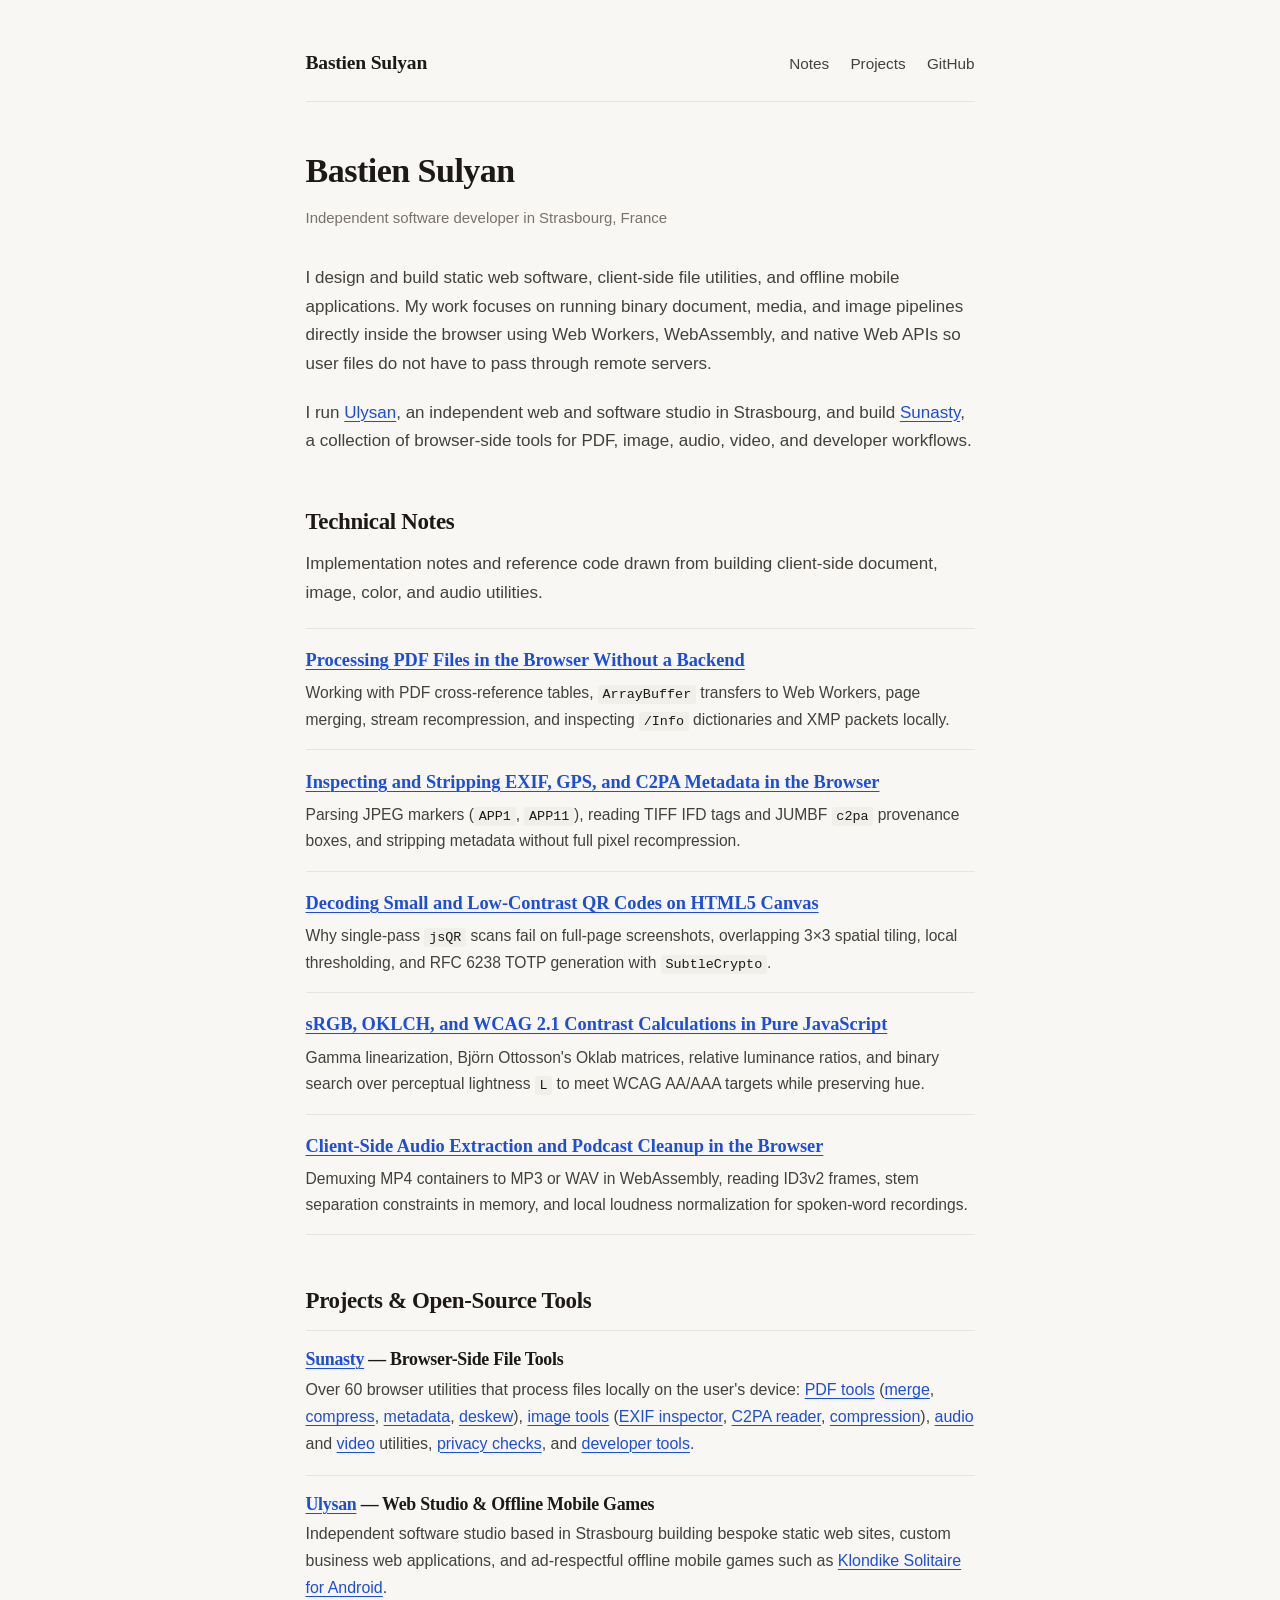
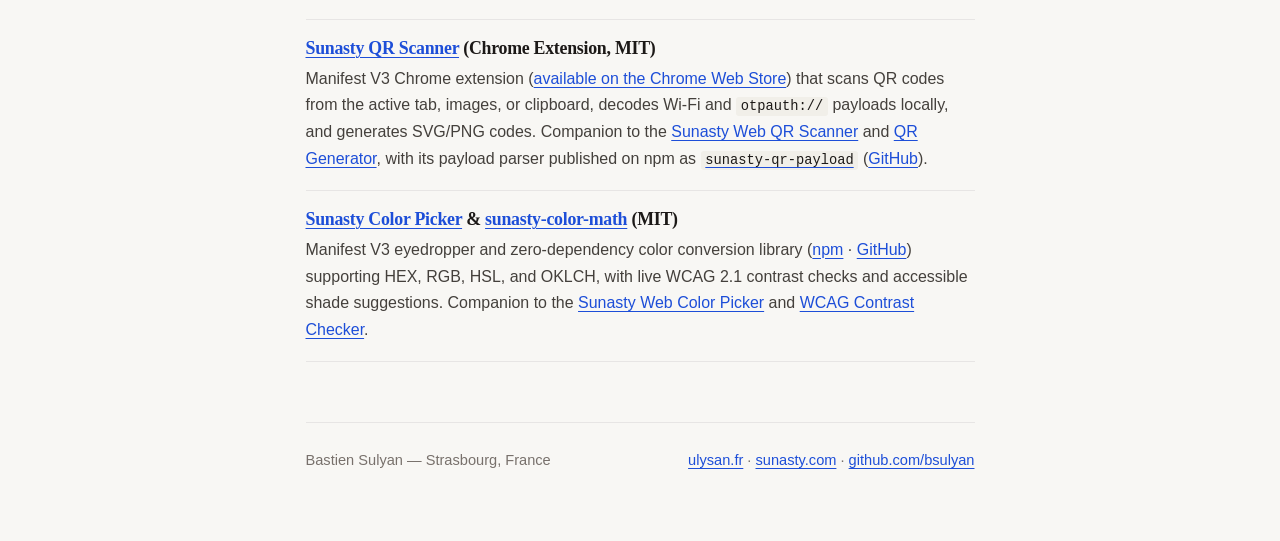
==== index.html @ 26c714b7 "Initial commit" ====
<!DOCTYPE html>
<html lang="en">
<head>
  <meta charset="utf-8">
  <meta name="viewport" content="width=device-width, initial-scale=1">
  <title>Bastien Sulyan — Independent Software Developer (Strasbourg)</title>
  <meta name="description" content="Technical notes, browser-side file tools, and software projects by Bastien Sulyan, independent developer in Strasbourg and founder of Ulysan and Sunasty.">
  <meta name="google-site-verification" content="NmgTToJHODULyre12SV4QZodJO1JFHPsGbyhVvtlxVw">
  <meta name="msvalidate.01" content="205670165C1AB01DEFBC25FAD3AEF97A">
  <link rel="canonical" href="https://bsulyan.github.io/">
  <link rel="stylesheet" href="/style.css">
  <script type="application/ld+json">
  {
    "@context": "https://schema.org",
    "@type": "Person",
    "name": "Bastien Sulyan",
    "url": "https://bsulyan.github.io/",
    "jobTitle": "Independent Software Developer",
    "address": {
      "@type": "PostalAddress",
      "addressLocality": "Strasbourg",
      "addressCountry": "FR"
    },
    "sameAs": [
      "https://github.com/bsulyan",
      "https://ulysan.fr/",
      "https://sunasty.com/"
    ],
    "worksFor": {
      "@type": "Organization",
      "name": "Ulysan",
      "url": "https://ulysan.fr/"
    }
  }
  </script>
</head>
<body>
  <div class="container">
    <header class="site-header">
      <a href="/" class="site-title">Bastien Sulyan</a>
      <nav class="site-nav" aria-label="Main navigation">
        <a href="#notes">Notes</a>
        <a href="#projects">Projects</a>
        <a href="https://github.com/bsulyan">GitHub</a>
      </nav>
    </header>

    <main>
      <section aria-labelledby="intro-heading">
        <h1 id="intro-heading">Bastien Sulyan</h1>
        <p class="meta">Independent software developer in Strasbourg, France</p>
        <p>
          I design and build static web software, client-side file utilities, and offline mobile applications.
          My work focuses on running binary document, media, and image pipelines directly inside the browser using Web Workers, WebAssembly, and native Web APIs so user files do not have to pass through remote servers.
        </p>
        <p>
          I run <a href="https://ulysan.fr/">Ulysan</a>, an independent web and software studio in Strasbourg, and build <a href="https://sunasty.com/">Sunasty</a>, a collection of browser-side tools for PDF, image, audio, video, and developer workflows.
        </p>
      </section>

      <section id="notes" aria-labelledby="notes-heading">
        <h2 id="notes-heading">Technical Notes</h2>
        <p>
          Implementation notes and reference code drawn from building client-side document, image, color, and audio utilities.
        </p>
        <ul class="note-list">
          <li>
            <a class="note-title" href="/notes/client-side-pdf-processing/">Processing PDF Files in the Browser Without a Backend</a>
            <p class="note-summary">
              Working with PDF cross-reference tables, <code>ArrayBuffer</code> transfers to Web Workers, page merging, stream recompression, and inspecting <code>/Info</code> dictionaries and XMP packets locally.
            </p>
          </li>
          <li>
            <a class="note-title" href="/notes/stripping-exif-and-c2pa-metadata/">Inspecting and Stripping EXIF, GPS, and C2PA Metadata in the Browser</a>
            <p class="note-summary">
              Parsing JPEG markers (<code>APP1</code>, <code>APP11</code>), reading TIFF IFD tags and JUMBF <code>c2pa</code> provenance boxes, and stripping metadata without full pixel recompression.
            </p>
          </li>
          <li>
            <a class="note-title" href="/notes/multi-scale-qr-decoding-canvas/">Decoding Small and Low-Contrast QR Codes on HTML5 Canvas</a>
            <p class="note-summary">
              Why single-pass <code>jsQR</code> scans fail on full-page screenshots, overlapping 3×3 spatial tiling, local thresholding, and RFC 6238 TOTP generation with <code>SubtleCrypto</code>.
            </p>
          </li>
          <li>
            <a class="note-title" href="/notes/oklch-and-wcag-contrast-math/">sRGB, OKLCH, and WCAG 2.1 Contrast Calculations in Pure JavaScript</a>
            <p class="note-summary">
              Gamma linearization, Björn Ottosson's Oklab matrices, relative luminance ratios, and binary search over perceptual lightness <code>L</code> to meet WCAG AA/AAA targets while preserving hue.
            </p>
          </li>
          <li>
            <a class="note-title" href="/notes/browser-audio-cleanup-and-extraction/">Client-Side Audio Extraction and Podcast Cleanup in the Browser</a>
            <p class="note-summary">
              Demuxing MP4 containers to MP3 or WAV in WebAssembly, reading ID3v2 frames, stem separation constraints in memory, and local loudness normalization for spoken-word recordings.
            </p>
          </li>
        </ul>
      </section>

      <section id="projects" aria-labelledby="projects-heading">
        <h2 id="projects-heading">Projects &amp; Open-Source Tools</h2>

        <div class="project-block">
          <h3><a href="https://sunasty.com/">Sunasty</a> — Browser-Side File Tools</h3>
          <p>
            Over 60 browser utilities that process files locally on the user's device: <a href="https://sunasty.com/pdf/">PDF tools</a> (<a href="https://sunasty.com/pdf-merge/">merge</a>, <a href="https://sunasty.com/pdf-compress/">compress</a>, <a href="https://sunasty.com/pdf-metadata/">metadata</a>, <a href="https://sunasty.com/pdf-deskew/">deskew</a>), <a href="https://sunasty.com/image/">image tools</a> (<a href="https://sunasty.com/exif-reader/">EXIF inspector</a>, <a href="https://sunasty.com/c2pa-reader/">C2PA reader</a>, <a href="https://sunasty.com/image-compress/">compression</a>), <a href="https://sunasty.com/audio/">audio</a> and <a href="https://sunasty.com/video/">video</a> utilities, <a href="https://sunasty.com/privacy-tools/">privacy checks</a>, and <a href="https://sunasty.com/dev/">developer tools</a>.
          </p>
        </div>

        <div class="project-block">
          <h3><a href="https://ulysan.fr/">Ulysan</a> — Web Studio &amp; Offline Mobile Games</h3>
          <p>
            Independent software studio based in Strasbourg building bespoke static web sites, custom business web applications, and ad-respectful offline mobile games such as <a href="https://ulysan.fr/solitaire/">Klondike Solitaire for Android</a>.
          </p>
        </div>

        <div class="project-block">
          <h3><a href="https://github.com/bsulyan/sunasty-qr-scanner">Sunasty QR Scanner</a> (Chrome Extension, MIT)</h3>
          <p>
            Manifest V3 Chrome extension (<a href="https://chromewebstore.google.com/detail/sunasty-qr-code-scanner-g/fbiighpklpogdbnhdapbiijcadhlijcb">available on the Chrome Web Store</a>) that scans QR codes from the active tab, images, or clipboard, decodes Wi-Fi and <code>otpauth://</code> payloads locally, and generates SVG/PNG codes. Companion to the <a href="https://sunasty.com/qr-scan/">Sunasty Web QR Scanner</a> and <a href="https://sunasty.com/qr-code/">QR Generator</a>, with its payload parser published on npm as <a href="https://www.npmjs.com/package/sunasty-qr-payload"><code>sunasty-qr-payload</code></a> (<a href="https://github.com/bsulyan/sunasty-qr-payload">GitHub</a>).
          </p>
        </div>

        <div class="project-block">
          <h3><a href="https://github.com/bsulyan/sunasty-color-picker">Sunasty Color Picker</a> &amp; <a href="https://www.npmjs.com/package/sunasty-color-math">sunasty-color-math</a> (MIT)</h3>
          <p>
            Manifest V3 eyedropper and zero-dependency color conversion library (<a href="https://www.npmjs.com/package/sunasty-color-math">npm</a> · <a href="https://github.com/bsulyan/sunasty-color-math">GitHub</a>) supporting HEX, RGB, HSL, and OKLCH, with live WCAG 2.1 contrast checks and accessible shade suggestions. Companion to the <a href="https://sunasty.com/color-picker/">Sunasty Web Color Picker</a> and <a href="https://sunasty.com/contrast-checker/">WCAG Contrast Checker</a>.
          </p>
        </div>
      </section>
    </main>

    <footer class="site-footer">
      <span>Bastien Sulyan — Strasbourg, France</span>
      <span>
        <a href="https://ulysan.fr/">ulysan.fr</a> ·
        <a href="https://sunasty.com/">sunasty.com</a> ·
        <a href="https://github.com/bsulyan">github.com/bsulyan</a>
      </span>
    </footer>
  </div>
</body>
</html>
---- style.css ----
:root {
  --bg: #f8f7f4;
  --surface: #ffffff;
  --code-bg: #f1efe9;
  --ink: #1c1917;
  --ink-secondary: #44403c;
  --ink-muted: #78716c;
  --border: #e7e5e4;
  --accent: #1d4ed8;
  --accent-hover: #1e3a8a;
  --font-serif: Georgia, 'Times New Roman', Times, serif;
  --font-sans: -apple-system, BlinkMacSystemFont, 'Segoe UI', Roboto, Helvetica, Arial, sans-serif;
  --font-mono: 'SFMono-Regular', Consolas, 'Liberation Mono', Menlo, monospace;
}

* {
  box-sizing: border-box;
}

html {
  font-size: 17px;
  -webkit-text-size-adjust: 100%;
}

body {
  margin: 0;
  padding: 0;
  background-color: var(--bg);
  color: var(--ink);
  font-family: var(--font-sans);
  line-height: 1.68;
}

.container {
  max-width: 720px;
  margin: 0 auto;
  padding: 2.75rem 1.5rem 4rem;
}

header.site-header {
  display: flex;
  justify-content: space-between;
  align-items: baseline;
  flex-wrap: wrap;
  gap: 1rem;
  padding-bottom: 1.25rem;
  margin-bottom: 2.75rem;
  border-bottom: 1px solid var(--border);
}

.site-title {
  font-family: var(--font-serif);
  font-size: 1.15rem;
  font-weight: 700;
  color: var(--ink);
  text-decoration: none;
  letter-spacing: -0.01em;
}

.site-title:hover {
  color: var(--accent);
}

.site-nav {
  display: flex;
  gap: 1.25rem;
  font-size: 0.9rem;
}

.site-nav a {
  color: var(--ink-secondary);
  text-decoration: none;
}

.site-nav a:hover {
  color: var(--ink);
  text-decoration: underline;
}

h1, h2, h3 {
  font-family: var(--font-serif);
  color: var(--ink);
  line-height: 1.28;
  letter-spacing: -0.015em;
}

h1 {
  font-size: 2rem;
  margin: 0 0 0.75rem;
}

h2 {
  font-size: 1.35rem;
  margin: 2.5rem 0 0.85rem;
  padding-top: 0.5rem;
}

h3 {
  font-size: 1.1rem;
  margin: 1.75rem 0 0.6rem;
}

p {
  margin: 0 0 1.2rem;
  color: var(--ink-secondary);
}

a {
  color: var(--accent);
  text-decoration: underline;
  text-underline-offset: 3px;
  text-decoration-thickness: 1px;
}

a:hover {
  color: var(--accent-hover);
}

.meta {
  font-size: 0.88rem;
  color: var(--ink-muted);
  margin-bottom: 2rem;
}

ul, ol {
  margin: 0 0 1.35rem;
  padding-left: 1.4rem;
  color: var(--ink-secondary);
}

li {
  margin-bottom: 0.45rem;
}

li strong {
  color: var(--ink);
}

code {
  font-family: var(--font-mono);
  font-size: 0.86em;
  background-color: var(--code-bg);
  color: var(--ink);
  padding: 0.15em 0.35em;
  border-radius: 3px;
}

pre {
  background-color: var(--code-bg);
  border: 1px solid var(--border);
  border-radius: 4px;
  padding: 1rem 1.15rem;
  overflow-x: auto;
  margin: 1.25rem 0 1.6rem;
  line-height: 1.5;
}

pre code {
  background: none;
  padding: 0;
  font-size: 0.82rem;
}

table {
  width: 100%;
  border-collapse: collapse;
  margin: 1.5rem 0;
  font-size: 0.92rem;
}

th, td {
  text-align: left;
  padding: 0.6rem 0.75rem;
  border-bottom: 1px solid var(--border);
}

th {
  font-weight: 600;
  color: var(--ink);
  background-color: var(--code-bg);
}

td {
  color: var(--ink-secondary);
}

.note-list {
  list-style: none;
  padding: 0;
  margin: 1rem 0 2rem;
}

.note-list li {
  padding: 0.95rem 0;
  border-bottom: 1px solid var(--border);
  margin: 0;
}

.note-list li:first-child {
  border-top: 1px solid var(--border);
}

.note-title {
  font-family: var(--font-serif);
  font-size: 1.08rem;
  font-weight: 600;
  display: block;
  margin-bottom: 0.25rem;
}

.note-summary {
  font-size: 0.92rem;
  color: var(--ink-secondary);
  margin: 0;
}

.project-block {
  padding: 1rem 0;
  border-bottom: 1px solid var(--border);
}

.project-block:first-of-type {
  border-top: 1px solid var(--border);
}

.project-block h3 {
  margin: 0 0 0.35rem;
  font-size: 1.05rem;
}

.project-block p {
  margin: 0;
  font-size: 0.94rem;
}

footer.site-footer {
  margin-top: 3.5rem;
  padding-top: 1.5rem;
  border-top: 1px solid var(--border);
  font-size: 0.86rem;
  color: var(--ink-muted);
  display: flex;
  justify-content: space-between;
  flex-wrap: wrap;
  gap: 0.75rem;
}

@media (max-width: 600px) {
  html {
    font-size: 16px;
  }
  .container {
    padding: 1.75rem 1.15rem 3rem;
  }
  h1 {
    font-size: 1.65rem;
  }
}
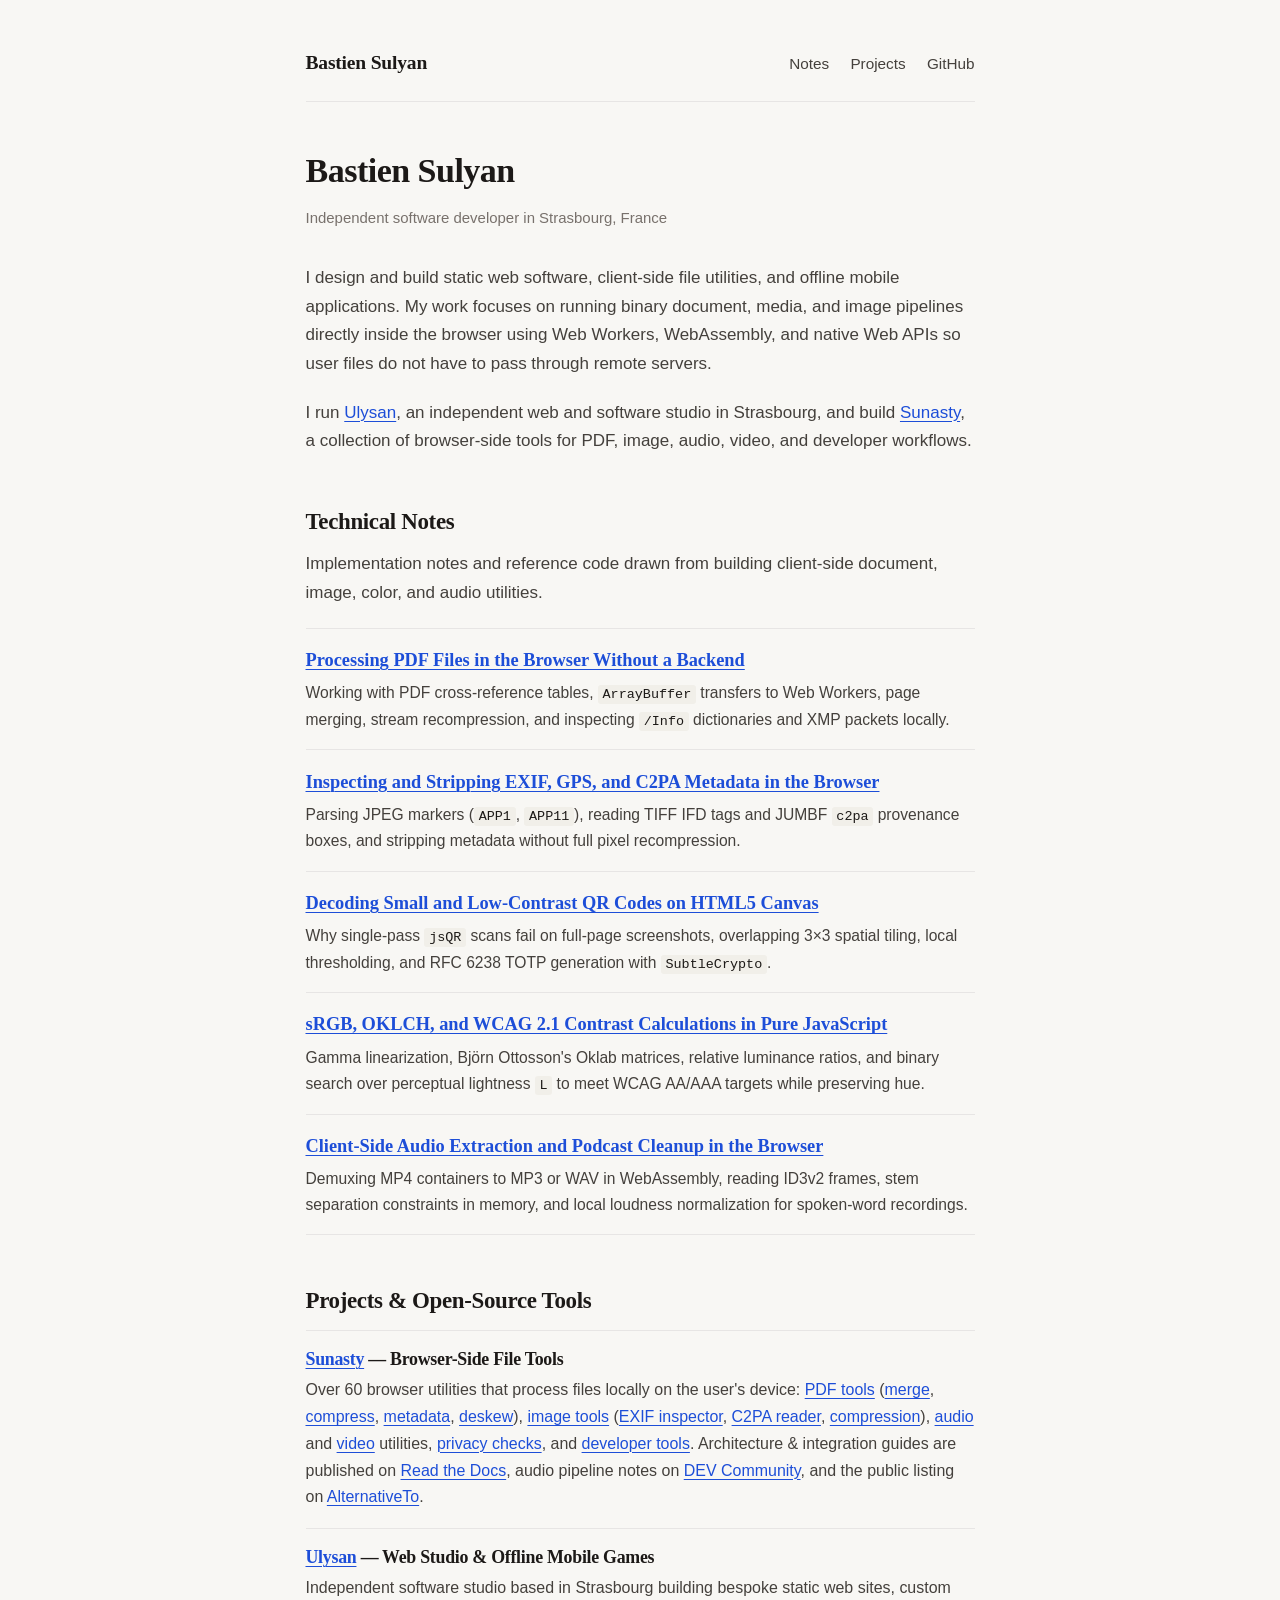
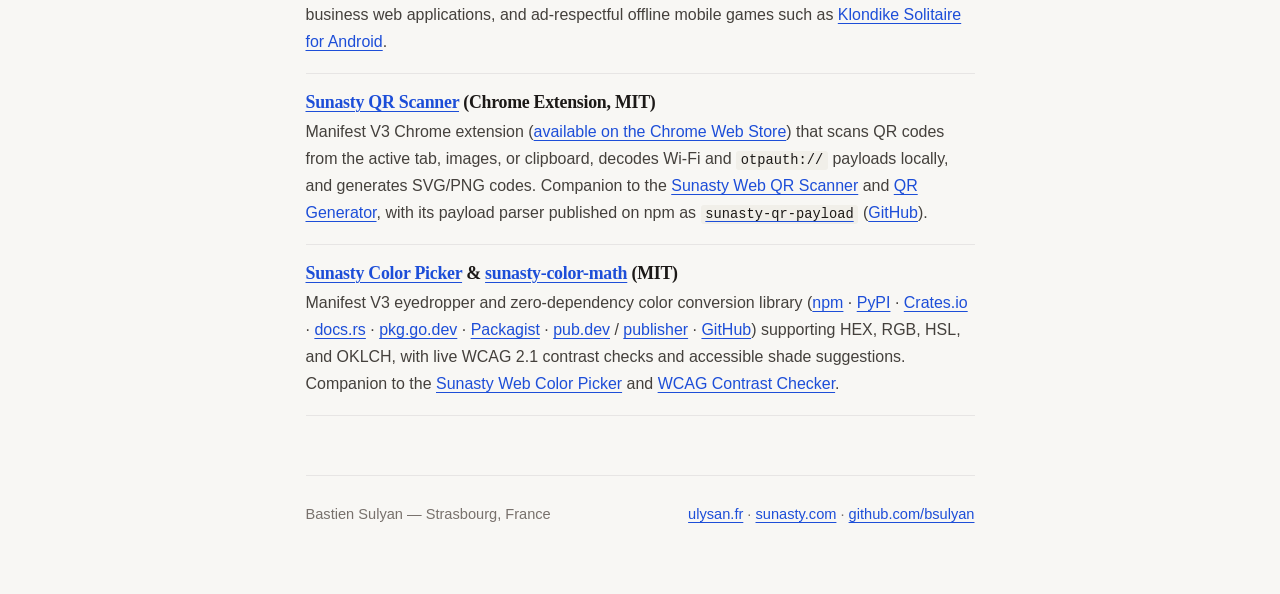
==== commit 59f1ff0b: "docs: add multi-registry links (docs.rs, pkg.go.dev, packagist, pypi, pub.dev, readthedocs)" ====
--- a/index.html
+++ b/index.html
@@ -103,7 +103,7 @@
         <div class="project-block">
           <h3><a href="https://sunasty.com/">Sunasty</a> — Browser-Side File Tools</h3>
           <p>
-            Over 60 browser utilities that process files locally on the user's device: <a href="https://sunasty.com/pdf/">PDF tools</a> (<a href="https://sunasty.com/pdf-merge/">merge</a>, <a href="https://sunasty.com/pdf-compress/">compress</a>, <a href="https://sunasty.com/pdf-metadata/">metadata</a>, <a href="https://sunasty.com/pdf-deskew/">deskew</a>), <a href="https://sunasty.com/image/">image tools</a> (<a href="https://sunasty.com/exif-reader/">EXIF inspector</a>, <a href="https://sunasty.com/c2pa-reader/">C2PA reader</a>, <a href="https://sunasty.com/image-compress/">compression</a>), <a href="https://sunasty.com/audio/">audio</a> and <a href="https://sunasty.com/video/">video</a> utilities, <a href="https://sunasty.com/privacy-tools/">privacy checks</a>, and <a href="https://sunasty.com/dev/">developer tools</a>.
+            Over 60 browser utilities that process files locally on the user's device: <a href="https://sunasty.com/pdf/">PDF tools</a> (<a href="https://sunasty.com/pdf-merge/">merge</a>, <a href="https://sunasty.com/pdf-compress/">compress</a>, <a href="https://sunasty.com/pdf-metadata/">metadata</a>, <a href="https://sunasty.com/pdf-deskew/">deskew</a>), <a href="https://sunasty.com/image/">image tools</a> (<a href="https://sunasty.com/exif-reader/">EXIF inspector</a>, <a href="https://sunasty.com/c2pa-reader/">C2PA reader</a>, <a href="https://sunasty.com/image-compress/">compression</a>), <a href="https://sunasty.com/audio/">audio</a> and <a href="https://sunasty.com/video/">video</a> utilities, <a href="https://sunasty.com/privacy-tools/">privacy checks</a>, and <a href="https://sunasty.com/dev/">developer tools</a>. Architecture &amp; integration guides are published on <a href="https://sunasty-docs.readthedocs.io/en/latest/">Read the Docs</a>, audio pipeline notes on <a href="https://dev.to/bsulyan/how-to-clean-up-podcast-and-remote-interview-audio-directly-in-the-browser-2k4b">DEV Community</a>, and the public listing on <a href="https://alternativeto.net/software/sunasty/about/">AlternativeTo</a>.
           </p>
         </div>
 
@@ -124,7 +124,7 @@
         <div class="project-block">
           <h3><a href="https://github.com/bsulyan/sunasty-color-picker">Sunasty Color Picker</a> &amp; <a href="https://www.npmjs.com/package/sunasty-color-math">sunasty-color-math</a> (MIT)</h3>
           <p>
-            Manifest V3 eyedropper and zero-dependency color conversion library (<a href="https://www.npmjs.com/package/sunasty-color-math">npm</a> · <a href="https://github.com/bsulyan/sunasty-color-math">GitHub</a>) supporting HEX, RGB, HSL, and OKLCH, with live WCAG 2.1 contrast checks and accessible shade suggestions. Companion to the <a href="https://sunasty.com/color-picker/">Sunasty Web Color Picker</a> and <a href="https://sunasty.com/contrast-checker/">WCAG Contrast Checker</a>.
+            Manifest V3 eyedropper and zero-dependency color conversion library (<a href="https://www.npmjs.com/package/sunasty-color-math">npm</a> · <a href="https://pypi.org/project/sunasty-color-math/">PyPI</a> · <a href="https://crates.io/crates/sunasty-color-math">Crates.io</a> · <a href="https://docs.rs/sunasty-color-math/latest/sunasty_color_math/">docs.rs</a> · <a href="https://pkg.go.dev/github.com/bsulyan/sunasty-color-math-go">pkg.go.dev</a> · <a href="https://packagist.org/packages/sunasty/color-math">Packagist</a> · <a href="https://pub.dev/packages/sunasty_color_math">pub.dev</a> / <a href="https://pub.dev/publishers/sunasty.com">publisher</a> · <a href="https://github.com/bsulyan/sunasty-color-math">GitHub</a>) supporting HEX, RGB, HSL, and OKLCH, with live WCAG 2.1 contrast checks and accessible shade suggestions. Companion to the <a href="https://sunasty.com/color-picker/">Sunasty Web Color Picker</a> and <a href="https://sunasty.com/contrast-checker/">WCAG Contrast Checker</a>.
           </p>
         </div>
       </section>
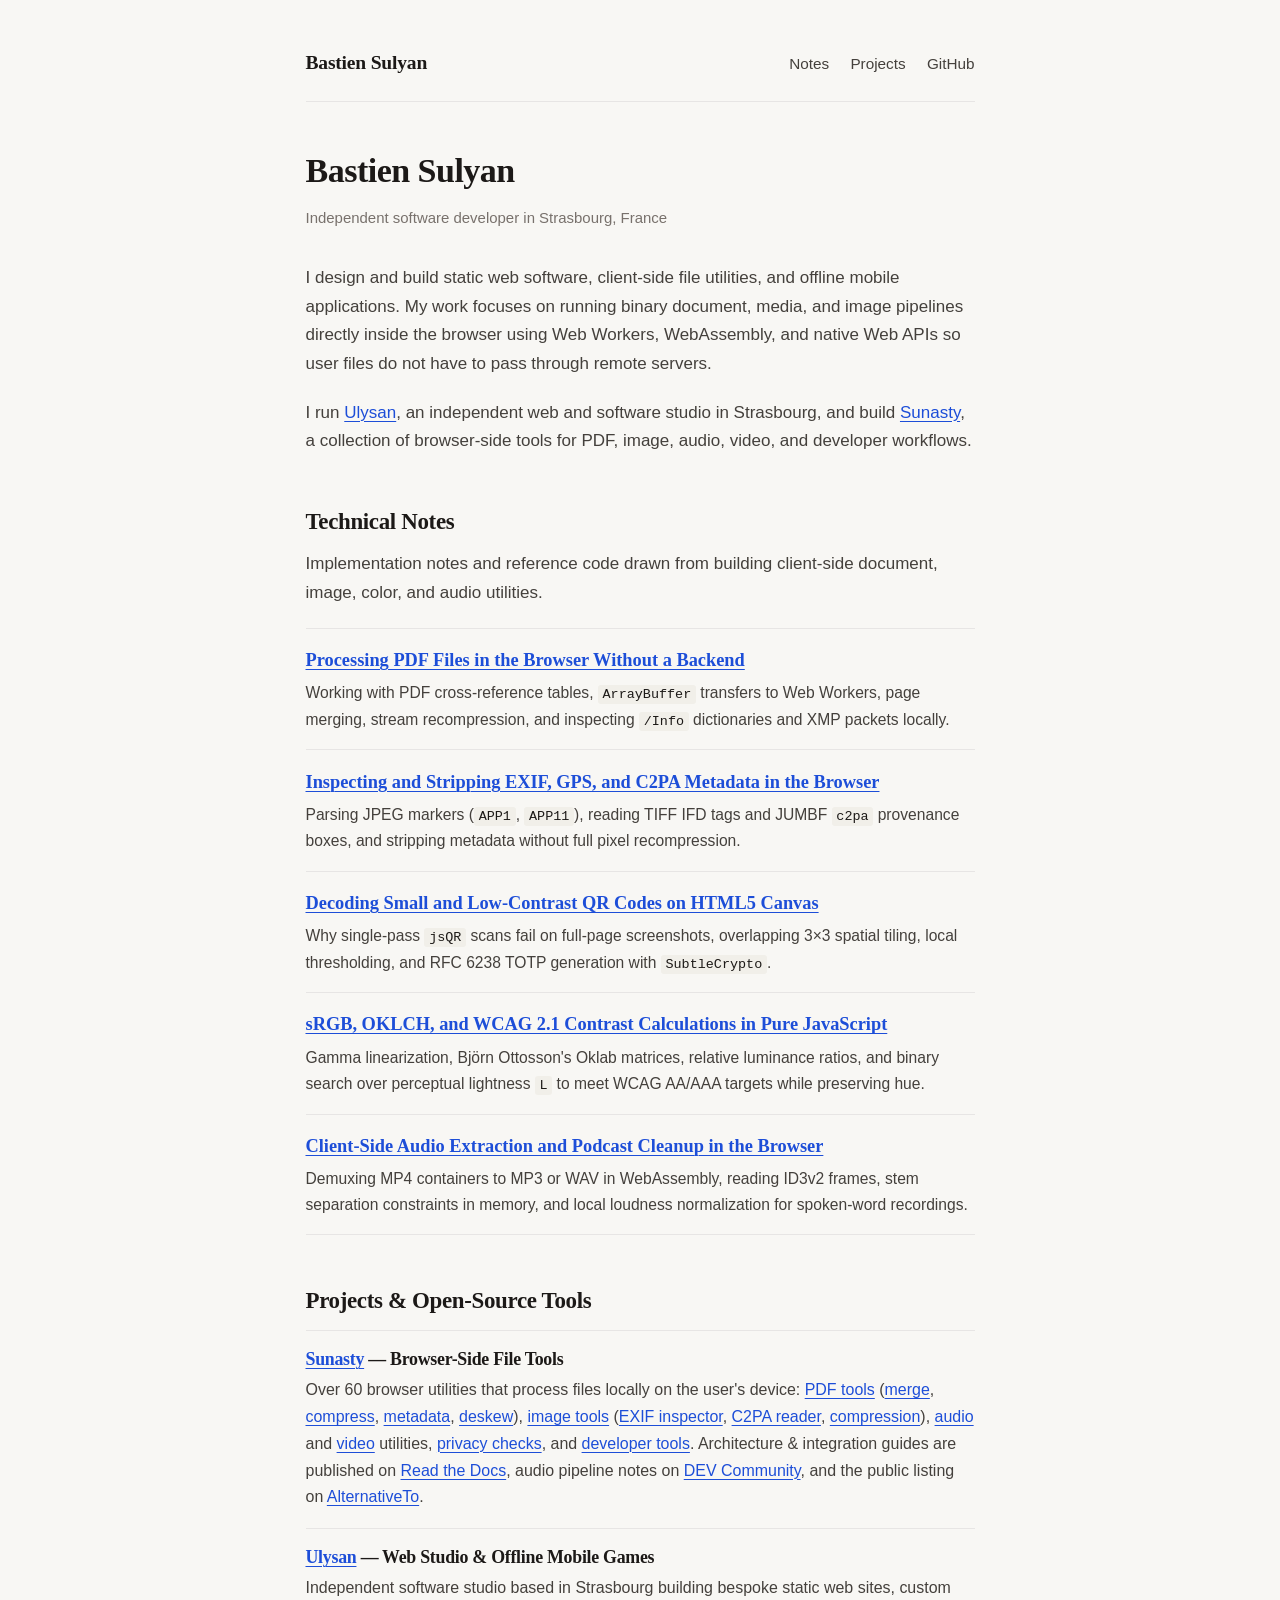
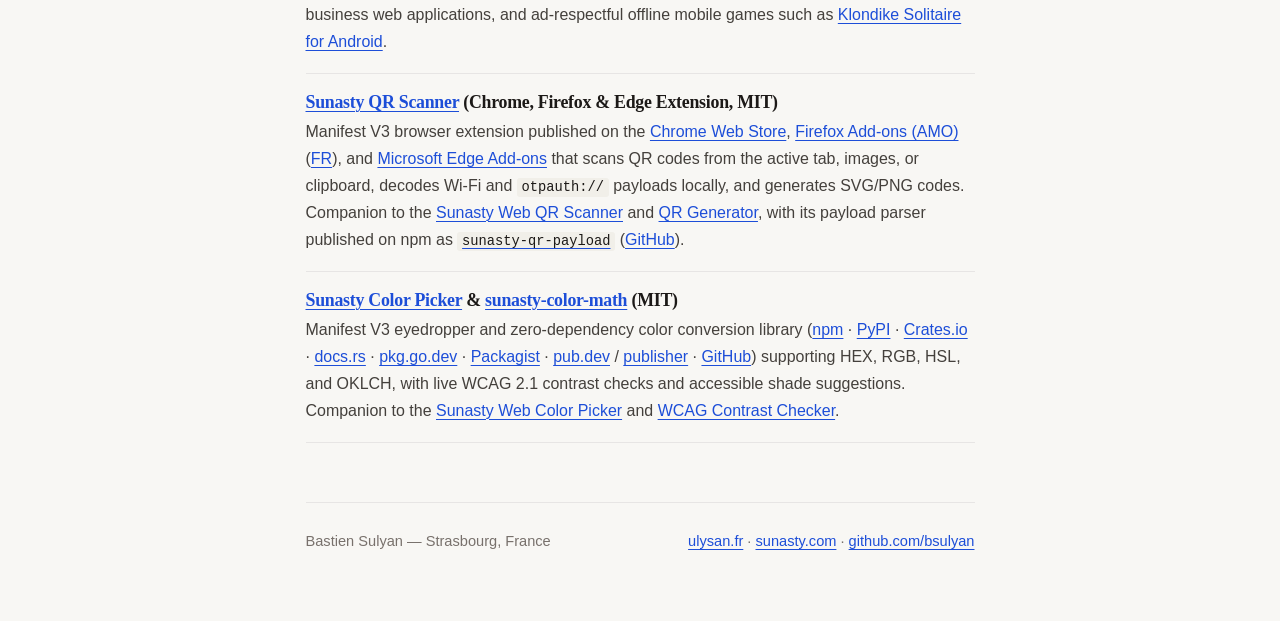
==== commit f8ccc60f: "docs: add Firefox AMO and Microsoft Edge extension store links" ====
--- a/index.html
+++ b/index.html
@@ -115,9 +115,9 @@
         </div>
 
         <div class="project-block">
-          <h3><a href="https://github.com/bsulyan/sunasty-qr-scanner">Sunasty QR Scanner</a> (Chrome Extension, MIT)</h3>
+          <h3><a href="https://github.com/bsulyan/sunasty-qr-scanner">Sunasty QR Scanner</a> (Chrome, Firefox &amp; Edge Extension, MIT)</h3>
           <p>
-            Manifest V3 Chrome extension (<a href="https://chromewebstore.google.com/detail/sunasty-qr-code-scanner-g/fbiighpklpogdbnhdapbiijcadhlijcb">available on the Chrome Web Store</a>) that scans QR codes from the active tab, images, or clipboard, decodes Wi-Fi and <code>otpauth://</code> payloads locally, and generates SVG/PNG codes. Companion to the <a href="https://sunasty.com/qr-scan/">Sunasty Web QR Scanner</a> and <a href="https://sunasty.com/qr-code/">QR Generator</a>, with its payload parser published on npm as <a href="https://www.npmjs.com/package/sunasty-qr-payload"><code>sunasty-qr-payload</code></a> (<a href="https://github.com/bsulyan/sunasty-qr-payload">GitHub</a>).
+            Manifest V3 browser extension published on the <a href="https://chromewebstore.google.com/detail/sunasty-qr-code-scanner-g/fbiighpklpogdbnhdapbiijcadhlijcb">Chrome Web Store</a>, <a href="https://addons.mozilla.org/en-US/firefox/addon/sunasty-qr-code-scanner-genera/">Firefox Add-ons (AMO)</a> (<a href="https://addons.mozilla.org/fr/firefox/addon/sunasty-qr-code-scanner-genera/">FR</a>), and <a href="https://microsoftedge.microsoft.com/addons/detail/sunasty-qr-code-scanner-generator/npbppaegpbeefpfaffjgphjecmgbngab">Microsoft Edge Add-ons</a> that scans QR codes from the active tab, images, or clipboard, decodes Wi-Fi and <code>otpauth://</code> payloads locally, and generates SVG/PNG codes. Companion to the <a href="https://sunasty.com/qr-scan/">Sunasty Web QR Scanner</a> and <a href="https://sunasty.com/qr-code/">QR Generator</a>, with its payload parser published on npm as <a href="https://www.npmjs.com/package/sunasty-qr-payload"><code>sunasty-qr-payload</code></a> (<a href="https://github.com/bsulyan/sunasty-qr-payload">GitHub</a>).
           </p>
         </div>
 
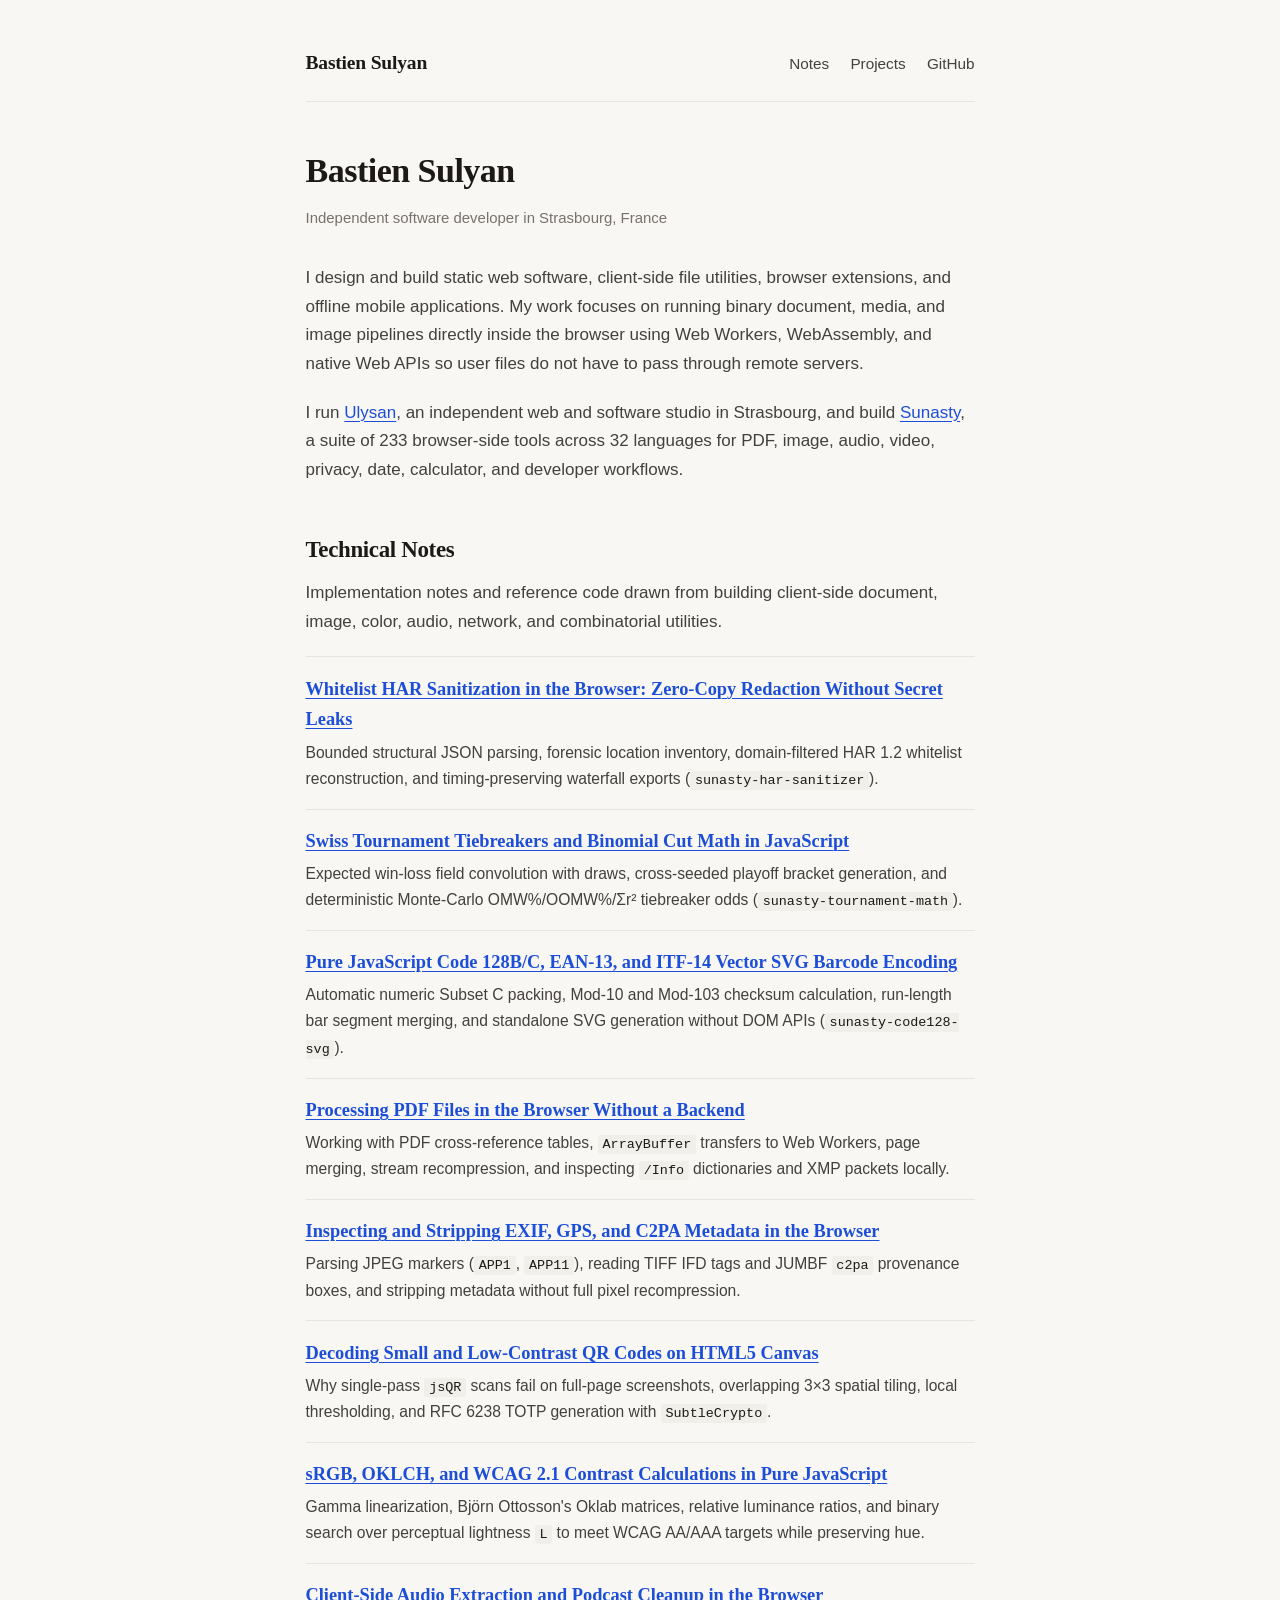
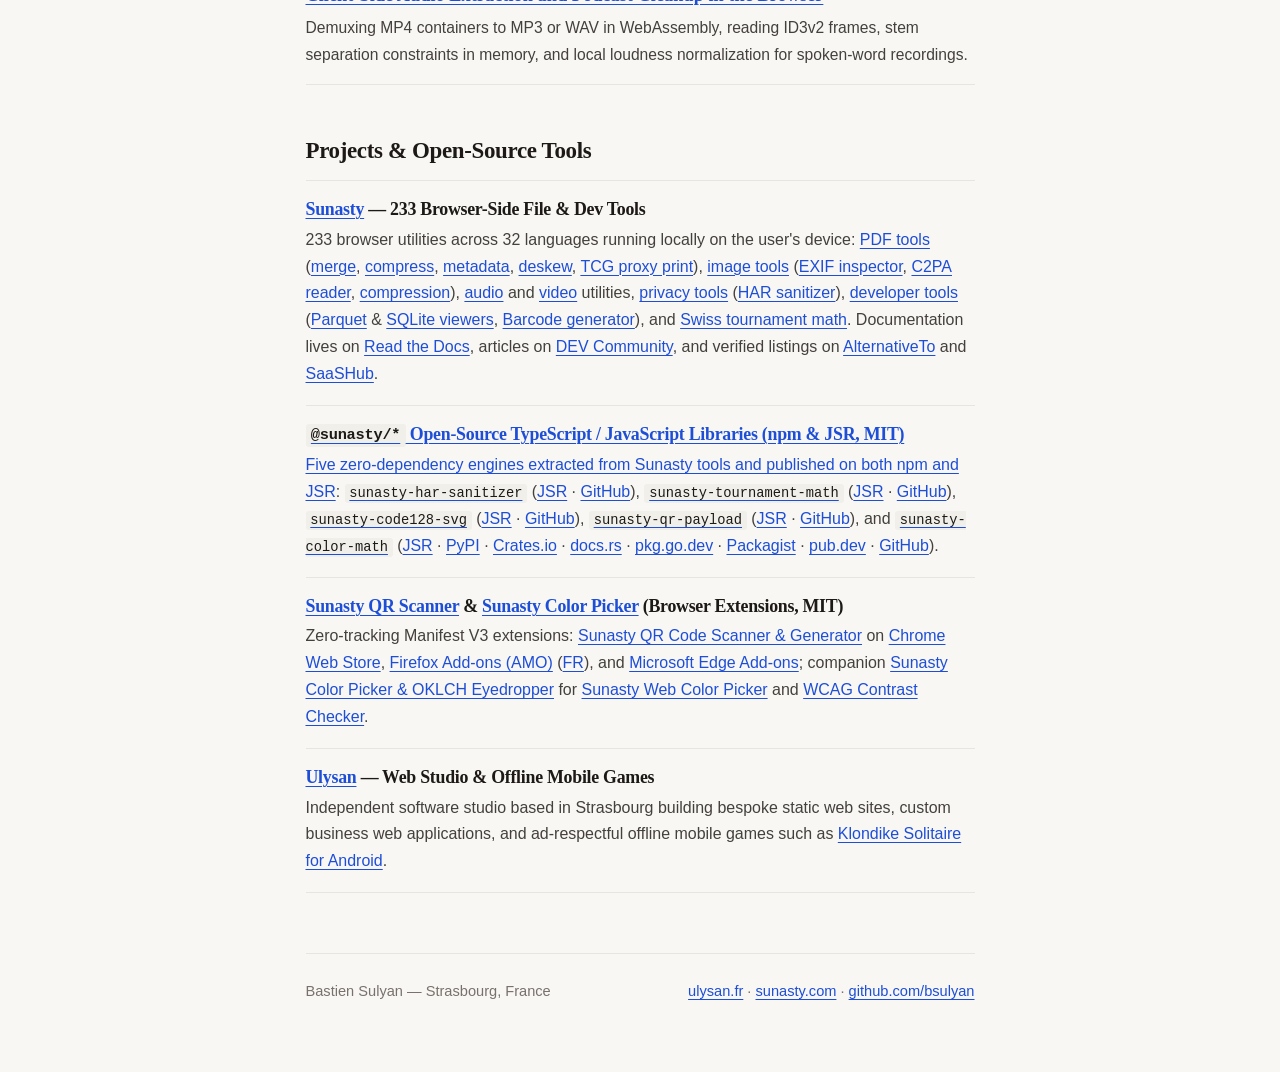
==== commit 1bd0cc5a: "docs: add 3 technical notes (HAR, Swiss math, Code 128) and update ecosystem links to 233 tools + JS" ====
--- a/index.html
+++ b/index.html
@@ -4,7 +4,7 @@
   <meta charset="utf-8">
   <meta name="viewport" content="width=device-width, initial-scale=1">
   <title>Bastien Sulyan — Independent Software Developer (Strasbourg)</title>
-  <meta name="description" content="Technical notes, browser-side file tools, and software projects by Bastien Sulyan, independent developer in Strasbourg and founder of Ulysan and Sunasty.">
+  <meta name="description" content="Technical notes, 233 browser-side file tools across 32 languages, and open-source software by Bastien Sulyan, founder of Ulysan and Sunasty.">
   <meta name="google-site-verification" content="NmgTToJHODULyre12SV4QZodJO1JFHPsGbyhVvtlxVw">
   <meta name="msvalidate.01" content="205670165C1AB01DEFBC25FAD3AEF97A">
   <link rel="canonical" href="https://bsulyan.github.io/">
@@ -24,7 +24,10 @@
     "sameAs": [
       "https://github.com/bsulyan",
       "https://ulysan.fr/",
-      "https://sunasty.com/"
+      "https://sunasty.com/",
+      "https://dev.to/bsulyan",
+      "https://jsr.io/@sunasty",
+      "https://www.npmjs.com/package/sunasty-color-math"
     ],
     "worksFor": {
       "@type": "Organization",
@@ -50,20 +53,38 @@
         <h1 id="intro-heading">Bastien Sulyan</h1>
         <p class="meta">Independent software developer in Strasbourg, France</p>
         <p>
-          I design and build static web software, client-side file utilities, and offline mobile applications.
+          I design and build static web software, client-side file utilities, browser extensions, and offline mobile applications.
           My work focuses on running binary document, media, and image pipelines directly inside the browser using Web Workers, WebAssembly, and native Web APIs so user files do not have to pass through remote servers.
         </p>
         <p>
-          I run <a href="https://ulysan.fr/">Ulysan</a>, an independent web and software studio in Strasbourg, and build <a href="https://sunasty.com/">Sunasty</a>, a collection of browser-side tools for PDF, image, audio, video, and developer workflows.
+          I run <a href="https://ulysan.fr/">Ulysan</a>, an independent web and software studio in Strasbourg, and build <a href="https://sunasty.com/">Sunasty</a>, a suite of 233 browser-side tools across 32 languages for PDF, image, audio, video, privacy, date, calculator, and developer workflows.
         </p>
       </section>
 
       <section id="notes" aria-labelledby="notes-heading">
         <h2 id="notes-heading">Technical Notes</h2>
         <p>
-          Implementation notes and reference code drawn from building client-side document, image, color, and audio utilities.
+          Implementation notes and reference code drawn from building client-side document, image, color, audio, network, and combinatorial utilities.
         </p>
         <ul class="note-list">
+          <li>
+            <a class="note-title" href="/notes/client-side-har-sanitization/">Whitelist HAR Sanitization in the Browser: Zero-Copy Redaction Without Secret Leaks</a>
+            <p class="note-summary">
+              Bounded structural JSON parsing, forensic location inventory, domain-filtered HAR 1.2 whitelist reconstruction, and timing-preserving waterfall exports (<code>sunasty-har-sanitizer</code>).
+            </p>
+          </li>
+          <li>
+            <a class="note-title" href="/notes/swiss-tournament-tiebreak-math/">Swiss Tournament Tiebreakers and Binomial Cut Math in JavaScript</a>
+            <p class="note-summary">
+              Expected win-loss field convolution with draws, cross-seeded playoff bracket generation, and deterministic Monte-Carlo OMW%/OOMW%/&Sigma;r&sup2; tiebreaker odds (<code>sunasty-tournament-math</code>).
+            </p>
+          </li>
+          <li>
+            <a class="note-title" href="/notes/code128-vector-svg-encoding/">Pure JavaScript Code 128B/C, EAN-13, and ITF-14 Vector SVG Barcode Encoding</a>
+            <p class="note-summary">
+              Automatic numeric Subset C packing, Mod-10 and Mod-103 checksum calculation, run-length bar segment merging, and standalone SVG generation without DOM APIs (<code>sunasty-code128-svg</code>).
+            </p>
+          </li>
           <li>
             <a class="note-title" href="/notes/client-side-pdf-processing/">Processing PDF Files in the Browser Without a Backend</a>
             <p class="note-summary">
@@ -101,9 +122,28 @@
         <h2 id="projects-heading">Projects &amp; Open-Source Tools</h2>
 
         <div class="project-block">
-          <h3><a href="https://sunasty.com/">Sunasty</a> — Browser-Side File Tools</h3>
+          <h3><a href="https://sunasty.com/">Sunasty</a> — 233 Browser-Side File &amp; Dev Tools</h3>
           <p>
-            Over 60 browser utilities that process files locally on the user's device: <a href="https://sunasty.com/pdf/">PDF tools</a> (<a href="https://sunasty.com/pdf-merge/">merge</a>, <a href="https://sunasty.com/pdf-compress/">compress</a>, <a href="https://sunasty.com/pdf-metadata/">metadata</a>, <a href="https://sunasty.com/pdf-deskew/">deskew</a>), <a href="https://sunasty.com/image/">image tools</a> (<a href="https://sunasty.com/exif-reader/">EXIF inspector</a>, <a href="https://sunasty.com/c2pa-reader/">C2PA reader</a>, <a href="https://sunasty.com/image-compress/">compression</a>), <a href="https://sunasty.com/audio/">audio</a> and <a href="https://sunasty.com/video/">video</a> utilities, <a href="https://sunasty.com/privacy-tools/">privacy checks</a>, and <a href="https://sunasty.com/dev/">developer tools</a>. Architecture &amp; integration guides are published on <a href="https://sunasty-docs.readthedocs.io/en/latest/">Read the Docs</a>, audio pipeline notes on <a href="https://dev.to/bsulyan/how-to-clean-up-podcast-and-remote-interview-audio-directly-in-the-browser-2k4b">DEV Community</a>, and the public listing on <a href="https://alternativeto.net/software/sunasty/about/">AlternativeTo</a>.
+            233 browser utilities across 32 languages running locally on the user's device: <a href="https://sunasty.com/pdf/">PDF tools</a> (<a href="https://sunasty.com/pdf-merge/">merge</a>, <a href="https://sunasty.com/pdf-compress/">compress</a>, <a href="https://sunasty.com/pdf-metadata/">metadata</a>, <a href="https://sunasty.com/pdf-deskew/">deskew</a>, <a href="https://sunasty.com/tcg-proxy-print/">TCG proxy print</a>), <a href="https://sunasty.com/image/">image tools</a> (<a href="https://sunasty.com/exif-reader/">EXIF inspector</a>, <a href="https://sunasty.com/c2pa-reader/">C2PA reader</a>, <a href="https://sunasty.com/image-compress/">compression</a>), <a href="https://sunasty.com/audio/">audio</a> and <a href="https://sunasty.com/video/">video</a> utilities, <a href="https://sunasty.com/privacy-tools/">privacy tools</a> (<a href="https://sunasty.com/har-sanitizer/">HAR sanitizer</a>), <a href="https://sunasty.com/dev/">developer tools</a> (<a href="https://sunasty.com/parquet-viewer/">Parquet</a> &amp; <a href="https://sunasty.com/sqlite-viewer/">SQLite viewers</a>, <a href="https://sunasty.com/barcode-generator/">Barcode generator</a>), and <a href="https://sunasty.com/tournament-calculator/">Swiss tournament math</a>. Documentation lives on <a href="https://sunasty-docs.readthedocs.io/en/latest/">Read the Docs</a>, articles on <a href="https://dev.to/bsulyan">DEV Community</a>, and verified listings on <a href="https://alternativeto.net/software/sunasty/about/">AlternativeTo</a> and <a href="https://www.saashub.com/sunasty">SaaSHub</a>.
+          </p>
+        </div>
+
+        <div class="project-block">
+          <h3><a href="https://jsr.io/@sunasty"><code>@sunasty/*</code> Open-Source TypeScript / JavaScript Libraries (npm &amp; JSR, MIT)</h3>
+          <p>
+            Five zero-dependency engines extracted from Sunasty tools and published on both npm and <a href="https://jsr.io/@sunasty">JSR</a>:
+            <a href="https://www.npmjs.com/package/sunasty-har-sanitizer"><code>sunasty-har-sanitizer</code></a> (<a href="https://jsr.io/@sunasty/har-sanitizer">JSR</a> · <a href="https://github.com/bsulyan/sunasty-har-sanitizer">GitHub</a>),
+            <a href="https://www.npmjs.com/package/sunasty-tournament-math"><code>sunasty-tournament-math</code></a> (<a href="https://jsr.io/@sunasty/tournament-math">JSR</a> · <a href="https://github.com/bsulyan/sunasty-tournament-math">GitHub</a>),
+            <a href="https://www.npmjs.com/package/sunasty-code128-svg"><code>sunasty-code128-svg</code></a> (<a href="https://jsr.io/@sunasty/code128-svg">JSR</a> · <a href="https://github.com/bsulyan/sunasty-code128-svg">GitHub</a>),
+            <a href="https://www.npmjs.com/package/sunasty-qr-payload"><code>sunasty-qr-payload</code></a> (<a href="https://jsr.io/@sunasty/qr-payload">JSR</a> · <a href="https://github.com/bsulyan/sunasty-qr-payload">GitHub</a>), and
+            <a href="https://www.npmjs.com/package/sunasty-color-math"><code>sunasty-color-math</code></a> (<a href="https://jsr.io/@sunasty/color-math">JSR</a> · <a href="https://pypi.org/project/sunasty-color-math/">PyPI</a> · <a href="https://crates.io/crates/sunasty-color-math">Crates.io</a> · <a href="https://docs.rs/sunasty-color-math/latest/sunasty_color_math/">docs.rs</a> · <a href="https://pkg.go.dev/github.com/bsulyan/sunasty-color-math-go">pkg.go.dev</a> · <a href="https://packagist.org/packages/sunasty/color-math">Packagist</a> · <a href="https://pub.dev/packages/sunasty_color_math">pub.dev</a> · <a href="https://github.com/bsulyan/sunasty-color-math">GitHub</a>).
+          </p>
+        </div>
+
+        <div class="project-block">
+          <h3><a href="https://github.com/bsulyan/sunasty-qr-scanner">Sunasty QR Scanner</a> &amp; <a href="https://github.com/bsulyan/sunasty-color-picker">Sunasty Color Picker</a> (Browser Extensions, MIT)</h3>
+          <p>
+            Zero-tracking Manifest V3 extensions: <a href="https://github.com/bsulyan/sunasty-qr-scanner">Sunasty QR Code Scanner &amp; Generator</a> on <a href="https://chromewebstore.google.com/detail/sunasty-qr-code-scanner-g/fbiighpklpogdbnhdapbiijcadhlijcb">Chrome Web Store</a>, <a href="https://addons.mozilla.org/en-US/firefox/addon/sunasty-qr-code-scanner-genera/">Firefox Add-ons (AMO)</a> (<a href="https://addons.mozilla.org/fr/firefox/addon/sunasty-qr-code-scanner-genera/">FR</a>), and <a href="https://microsoftedge.microsoft.com/addons/detail/sunasty-qr-code-scanner-generator/npbppaegpbeefpfaffjgphjecmgbngab">Microsoft Edge Add-ons</a>; companion <a href="https://github.com/bsulyan/sunasty-color-picker">Sunasty Color Picker &amp; OKLCH Eyedropper</a> for <a href="https://sunasty.com/color-picker/">Sunasty Web Color Picker</a> and <a href="https://sunasty.com/contrast-checker/">WCAG Contrast Checker</a>.
           </p>
         </div>
 
@@ -111,20 +151,6 @@
           <h3><a href="https://ulysan.fr/">Ulysan</a> — Web Studio &amp; Offline Mobile Games</h3>
           <p>
             Independent software studio based in Strasbourg building bespoke static web sites, custom business web applications, and ad-respectful offline mobile games such as <a href="https://ulysan.fr/solitaire/">Klondike Solitaire for Android</a>.
-          </p>
-        </div>
-
-        <div class="project-block">
-          <h3><a href="https://github.com/bsulyan/sunasty-qr-scanner">Sunasty QR Scanner</a> (Chrome, Firefox &amp; Edge Extension, MIT)</h3>
-          <p>
-            Manifest V3 browser extension published on the <a href="https://chromewebstore.google.com/detail/sunasty-qr-code-scanner-g/fbiighpklpogdbnhdapbiijcadhlijcb">Chrome Web Store</a>, <a href="https://addons.mozilla.org/en-US/firefox/addon/sunasty-qr-code-scanner-genera/">Firefox Add-ons (AMO)</a> (<a href="https://addons.mozilla.org/fr/firefox/addon/sunasty-qr-code-scanner-genera/">FR</a>), and <a href="https://microsoftedge.microsoft.com/addons/detail/sunasty-qr-code-scanner-generator/npbppaegpbeefpfaffjgphjecmgbngab">Microsoft Edge Add-ons</a> that scans QR codes from the active tab, images, or clipboard, decodes Wi-Fi and <code>otpauth://</code> payloads locally, and generates SVG/PNG codes. Companion to the <a href="https://sunasty.com/qr-scan/">Sunasty Web QR Scanner</a> and <a href="https://sunasty.com/qr-code/">QR Generator</a>, with its payload parser published on npm as <a href="https://www.npmjs.com/package/sunasty-qr-payload"><code>sunasty-qr-payload</code></a> (<a href="https://github.com/bsulyan/sunasty-qr-payload">GitHub</a>).
-          </p>
-        </div>
-
-        <div class="project-block">
-          <h3><a href="https://github.com/bsulyan/sunasty-color-picker">Sunasty Color Picker</a> &amp; <a href="https://www.npmjs.com/package/sunasty-color-math">sunasty-color-math</a> (MIT)</h3>
-          <p>
-            Manifest V3 eyedropper and zero-dependency color conversion library (<a href="https://www.npmjs.com/package/sunasty-color-math">npm</a> · <a href="https://pypi.org/project/sunasty-color-math/">PyPI</a> · <a href="https://crates.io/crates/sunasty-color-math">Crates.io</a> · <a href="https://docs.rs/sunasty-color-math/latest/sunasty_color_math/">docs.rs</a> · <a href="https://pkg.go.dev/github.com/bsulyan/sunasty-color-math-go">pkg.go.dev</a> · <a href="https://packagist.org/packages/sunasty/color-math">Packagist</a> · <a href="https://pub.dev/packages/sunasty_color_math">pub.dev</a> / <a href="https://pub.dev/publishers/sunasty.com">publisher</a> · <a href="https://github.com/bsulyan/sunasty-color-math">GitHub</a>) supporting HEX, RGB, HSL, and OKLCH, with live WCAG 2.1 contrast checks and accessible shade suggestions. Companion to the <a href="https://sunasty.com/color-picker/">Sunasty Web Color Picker</a> and <a href="https://sunasty.com/contrast-checker/">WCAG Contrast Checker</a>.
           </p>
         </div>
       </section>
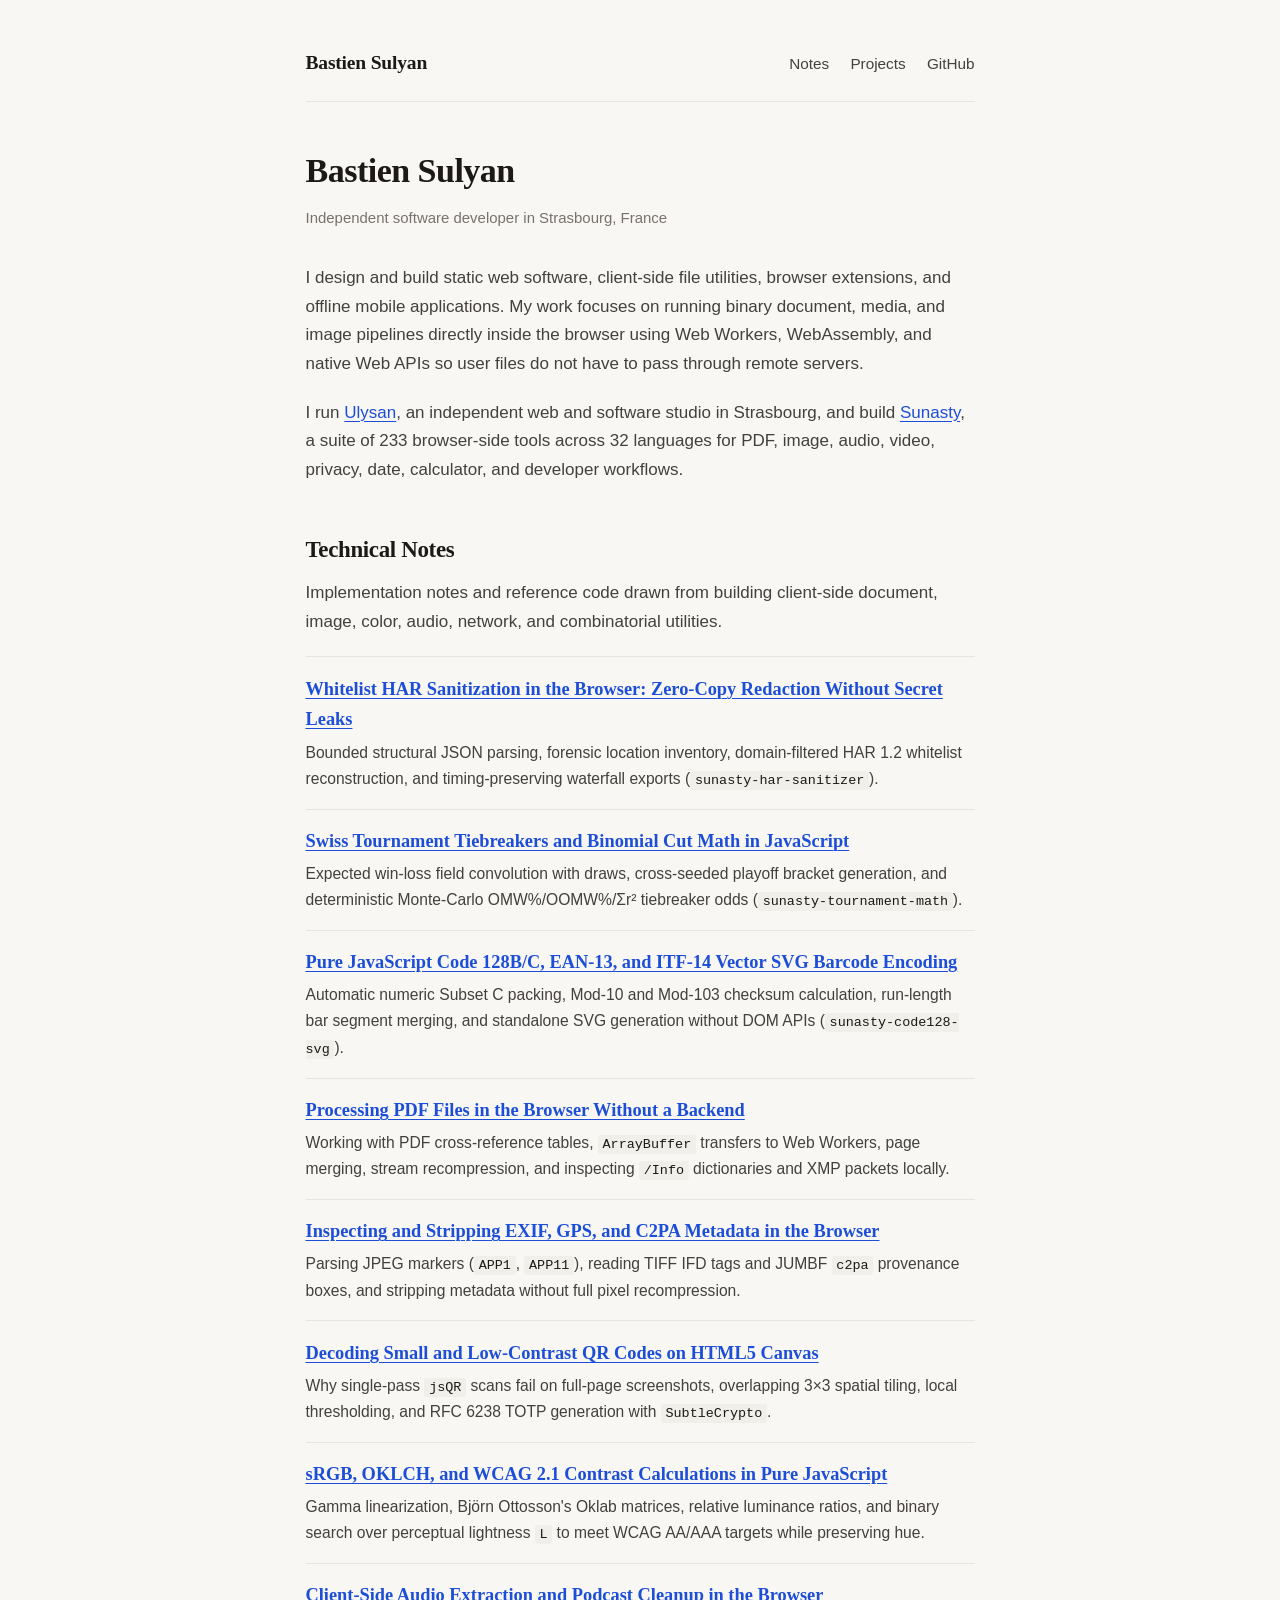
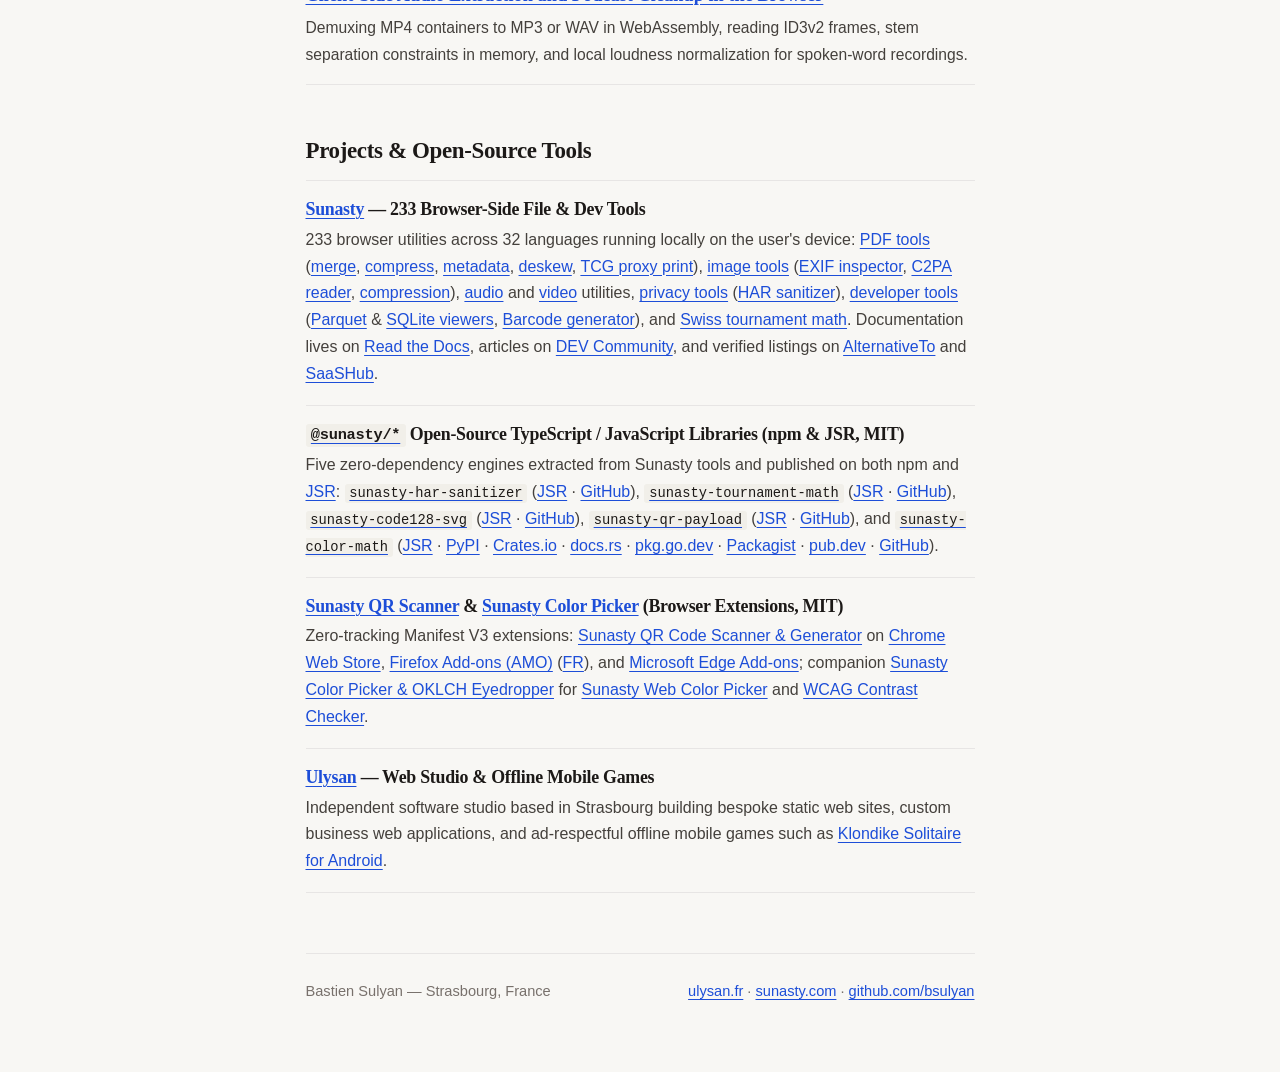
==== commit c834725f: "fix: close anchor tag in @sunasty project heading" ====
--- a/index.html
+++ b/index.html
@@ -129,7 +129,7 @@
         </div>
 
         <div class="project-block">
-          <h3><a href="https://jsr.io/@sunasty"><code>@sunasty/*</code> Open-Source TypeScript / JavaScript Libraries (npm &amp; JSR, MIT)</h3>
+          <h3><a href="https://jsr.io/@sunasty"><code>@sunasty/*</code></a> Open-Source TypeScript / JavaScript Libraries (npm &amp; JSR, MIT)</h3>
           <p>
             Five zero-dependency engines extracted from Sunasty tools and published on both npm and <a href="https://jsr.io/@sunasty">JSR</a>:
             <a href="https://www.npmjs.com/package/sunasty-har-sanitizer"><code>sunasty-har-sanitizer</code></a> (<a href="https://jsr.io/@sunasty/har-sanitizer">JSR</a> · <a href="https://github.com/bsulyan/sunasty-har-sanitizer">GitHub</a>),
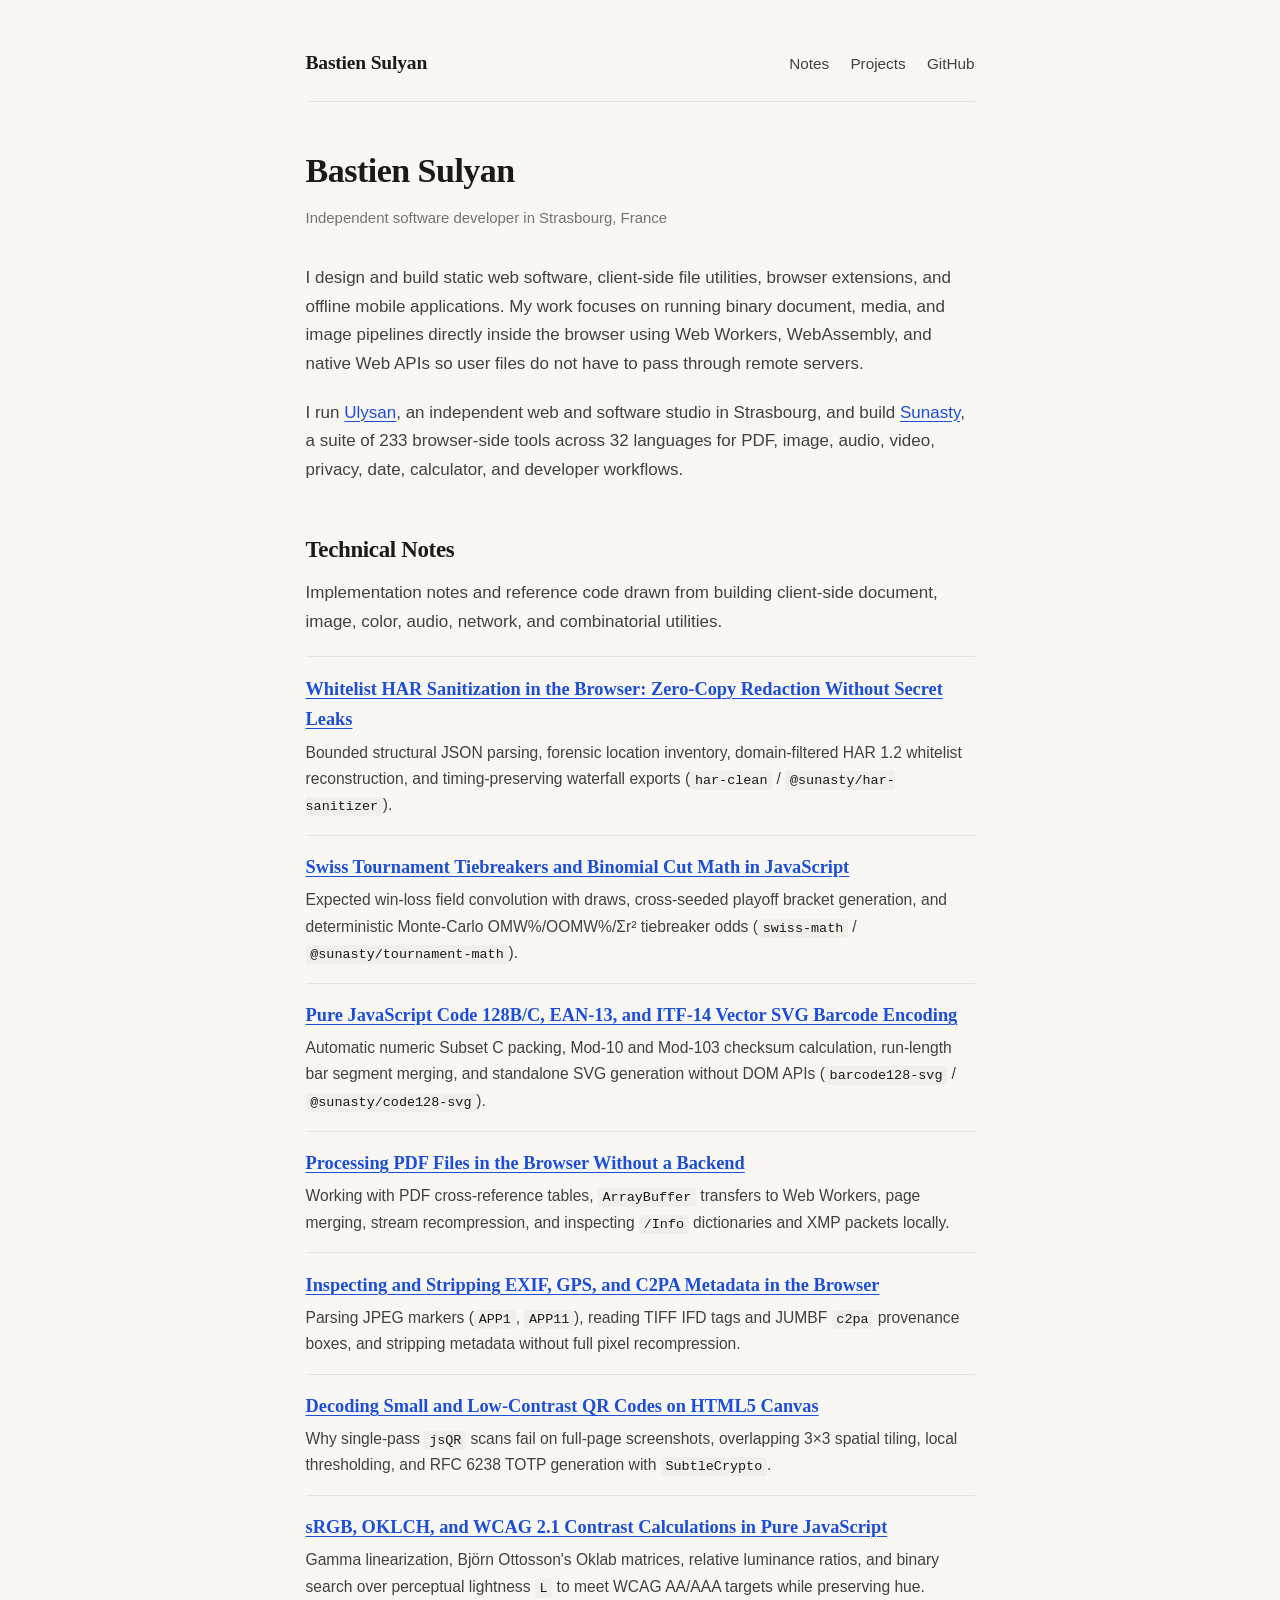
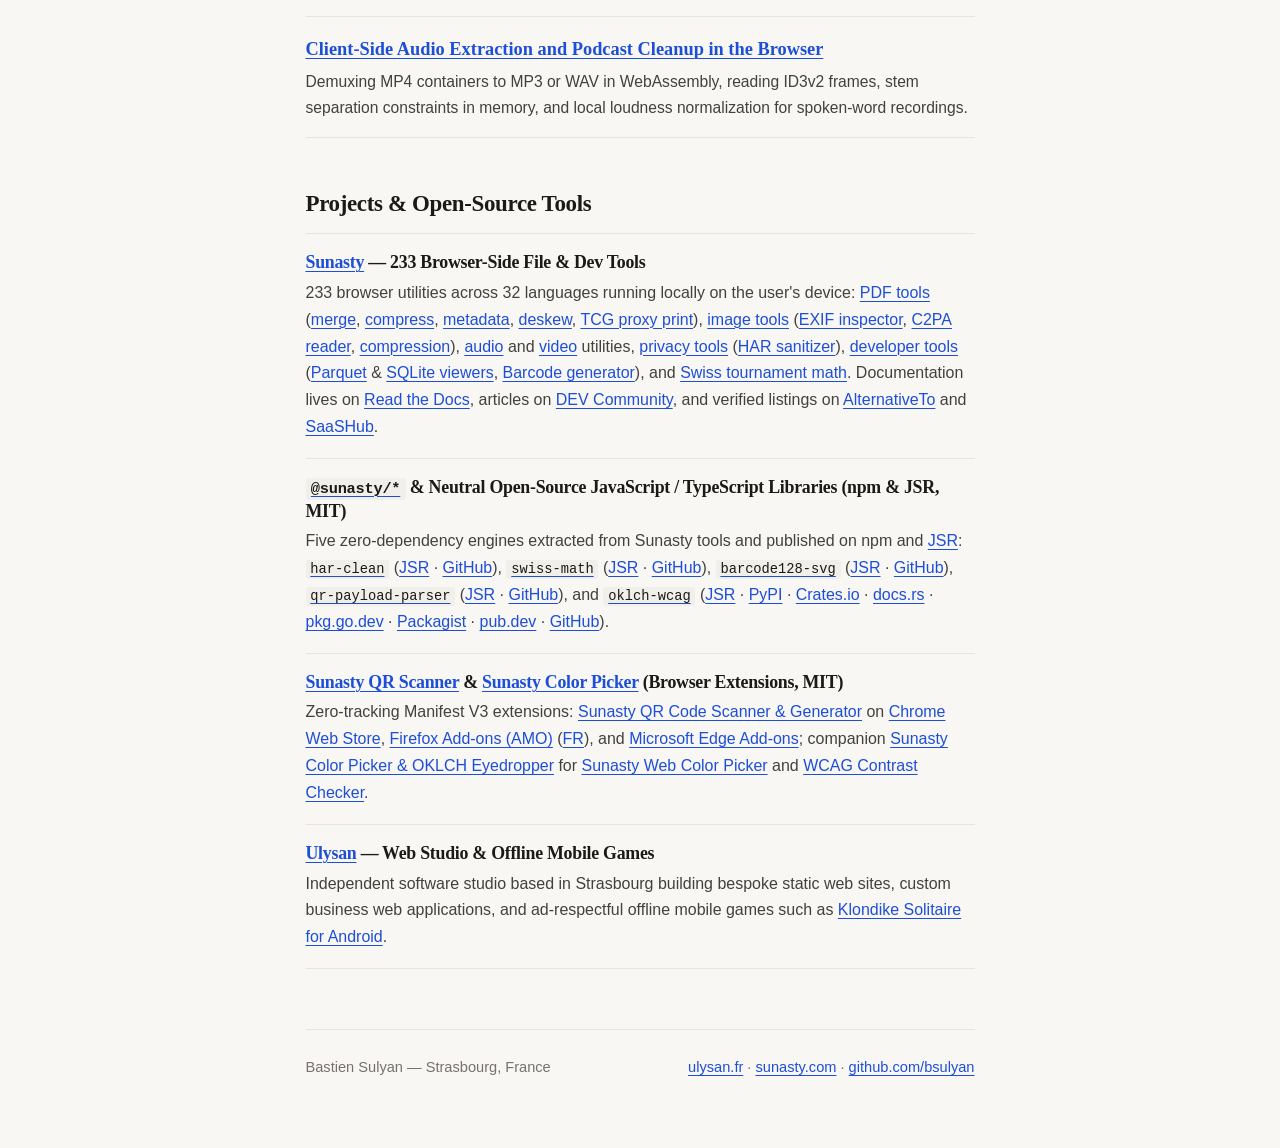
==== commit 47a17d5c: "docs: update npm package links and snippets to neutral package names" ====
--- a/index.html
+++ b/index.html
@@ -27,7 +27,11 @@
       "https://sunasty.com/",
       "https://dev.to/bsulyan",
       "https://jsr.io/@sunasty",
-      "https://www.npmjs.com/package/sunasty-color-math"
+      "https://www.npmjs.com/package/oklch-wcag",
+      "https://www.npmjs.com/package/qr-payload-parser",
+      "https://www.npmjs.com/package/har-clean",
+      "https://www.npmjs.com/package/swiss-math",
+      "https://www.npmjs.com/package/barcode128-svg"
     ],
     "worksFor": {
       "@type": "Organization",
@@ -70,19 +74,19 @@
           <li>
             <a class="note-title" href="/notes/client-side-har-sanitization/">Whitelist HAR Sanitization in the Browser: Zero-Copy Redaction Without Secret Leaks</a>
             <p class="note-summary">
-              Bounded structural JSON parsing, forensic location inventory, domain-filtered HAR 1.2 whitelist reconstruction, and timing-preserving waterfall exports (<code>sunasty-har-sanitizer</code>).
+              Bounded structural JSON parsing, forensic location inventory, domain-filtered HAR 1.2 whitelist reconstruction, and timing-preserving waterfall exports (<code>har-clean</code> / <code>@sunasty/har-sanitizer</code>).
             </p>
           </li>
           <li>
             <a class="note-title" href="/notes/swiss-tournament-tiebreak-math/">Swiss Tournament Tiebreakers and Binomial Cut Math in JavaScript</a>
             <p class="note-summary">
-              Expected win-loss field convolution with draws, cross-seeded playoff bracket generation, and deterministic Monte-Carlo OMW%/OOMW%/&Sigma;r&sup2; tiebreaker odds (<code>sunasty-tournament-math</code>).
+              Expected win-loss field convolution with draws, cross-seeded playoff bracket generation, and deterministic Monte-Carlo OMW%/OOMW%/&Sigma;r&sup2; tiebreaker odds (<code>swiss-math</code> / <code>@sunasty/tournament-math</code>).
             </p>
           </li>
           <li>
             <a class="note-title" href="/notes/code128-vector-svg-encoding/">Pure JavaScript Code 128B/C, EAN-13, and ITF-14 Vector SVG Barcode Encoding</a>
             <p class="note-summary">
-              Automatic numeric Subset C packing, Mod-10 and Mod-103 checksum calculation, run-length bar segment merging, and standalone SVG generation without DOM APIs (<code>sunasty-code128-svg</code>).
+              Automatic numeric Subset C packing, Mod-10 and Mod-103 checksum calculation, run-length bar segment merging, and standalone SVG generation without DOM APIs (<code>barcode128-svg</code> / <code>@sunasty/code128-svg</code>).
             </p>
           </li>
           <li>
@@ -129,14 +133,14 @@
         </div>
 
         <div class="project-block">
-          <h3><a href="https://jsr.io/@sunasty"><code>@sunasty/*</code></a> Open-Source TypeScript / JavaScript Libraries (npm &amp; JSR, MIT)</h3>
+          <h3><a href="https://jsr.io/@sunasty"><code>@sunasty/*</code></a> &amp; Neutral Open-Source JavaScript / TypeScript Libraries (npm &amp; JSR, MIT)</h3>
           <p>
-            Five zero-dependency engines extracted from Sunasty tools and published on both npm and <a href="https://jsr.io/@sunasty">JSR</a>:
-            <a href="https://www.npmjs.com/package/sunasty-har-sanitizer"><code>sunasty-har-sanitizer</code></a> (<a href="https://jsr.io/@sunasty/har-sanitizer">JSR</a> · <a href="https://github.com/bsulyan/sunasty-har-sanitizer">GitHub</a>),
-            <a href="https://www.npmjs.com/package/sunasty-tournament-math"><code>sunasty-tournament-math</code></a> (<a href="https://jsr.io/@sunasty/tournament-math">JSR</a> · <a href="https://github.com/bsulyan/sunasty-tournament-math">GitHub</a>),
-            <a href="https://www.npmjs.com/package/sunasty-code128-svg"><code>sunasty-code128-svg</code></a> (<a href="https://jsr.io/@sunasty/code128-svg">JSR</a> · <a href="https://github.com/bsulyan/sunasty-code128-svg">GitHub</a>),
-            <a href="https://www.npmjs.com/package/sunasty-qr-payload"><code>sunasty-qr-payload</code></a> (<a href="https://jsr.io/@sunasty/qr-payload">JSR</a> · <a href="https://github.com/bsulyan/sunasty-qr-payload">GitHub</a>), and
-            <a href="https://www.npmjs.com/package/sunasty-color-math"><code>sunasty-color-math</code></a> (<a href="https://jsr.io/@sunasty/color-math">JSR</a> · <a href="https://pypi.org/project/sunasty-color-math/">PyPI</a> · <a href="https://crates.io/crates/sunasty-color-math">Crates.io</a> · <a href="https://docs.rs/sunasty-color-math/latest/sunasty_color_math/">docs.rs</a> · <a href="https://pkg.go.dev/github.com/bsulyan/sunasty-color-math-go">pkg.go.dev</a> · <a href="https://packagist.org/packages/sunasty/color-math">Packagist</a> · <a href="https://pub.dev/packages/sunasty_color_math">pub.dev</a> · <a href="https://github.com/bsulyan/sunasty-color-math">GitHub</a>).
+            Five zero-dependency engines extracted from Sunasty tools and published on npm and <a href="https://jsr.io/@sunasty">JSR</a>:
+            <a href="https://www.npmjs.com/package/har-clean"><code>har-clean</code></a> (<a href="https://jsr.io/@sunasty/har-sanitizer">JSR</a> · <a href="https://github.com/bsulyan/sunasty-har-sanitizer">GitHub</a>),
+            <a href="https://www.npmjs.com/package/swiss-math"><code>swiss-math</code></a> (<a href="https://jsr.io/@sunasty/tournament-math">JSR</a> · <a href="https://github.com/bsulyan/sunasty-tournament-math">GitHub</a>),
+            <a href="https://www.npmjs.com/package/barcode128-svg"><code>barcode128-svg</code></a> (<a href="https://jsr.io/@sunasty/code128-svg">JSR</a> · <a href="https://github.com/bsulyan/sunasty-code128-svg">GitHub</a>),
+            <a href="https://www.npmjs.com/package/qr-payload-parser"><code>qr-payload-parser</code></a> (<a href="https://jsr.io/@sunasty/qr-payload">JSR</a> · <a href="https://github.com/bsulyan/sunasty-qr-payload">GitHub</a>), and
+            <a href="https://www.npmjs.com/package/oklch-wcag"><code>oklch-wcag</code></a> (<a href="https://jsr.io/@sunasty/color-math">JSR</a> · <a href="https://pypi.org/project/sunasty-color-math/">PyPI</a> · <a href="https://crates.io/crates/sunasty-color-math">Crates.io</a> · <a href="https://docs.rs/sunasty-color-math/latest/sunasty_color_math/">docs.rs</a> · <a href="https://pkg.go.dev/github.com/bsulyan/sunasty-color-math-go">pkg.go.dev</a> · <a href="https://packagist.org/packages/sunasty/color-math">Packagist</a> · <a href="https://pub.dev/packages/sunasty_color_math">pub.dev</a> · <a href="https://github.com/bsulyan/sunasty-color-math">GitHub</a>).
           </p>
         </div>
 
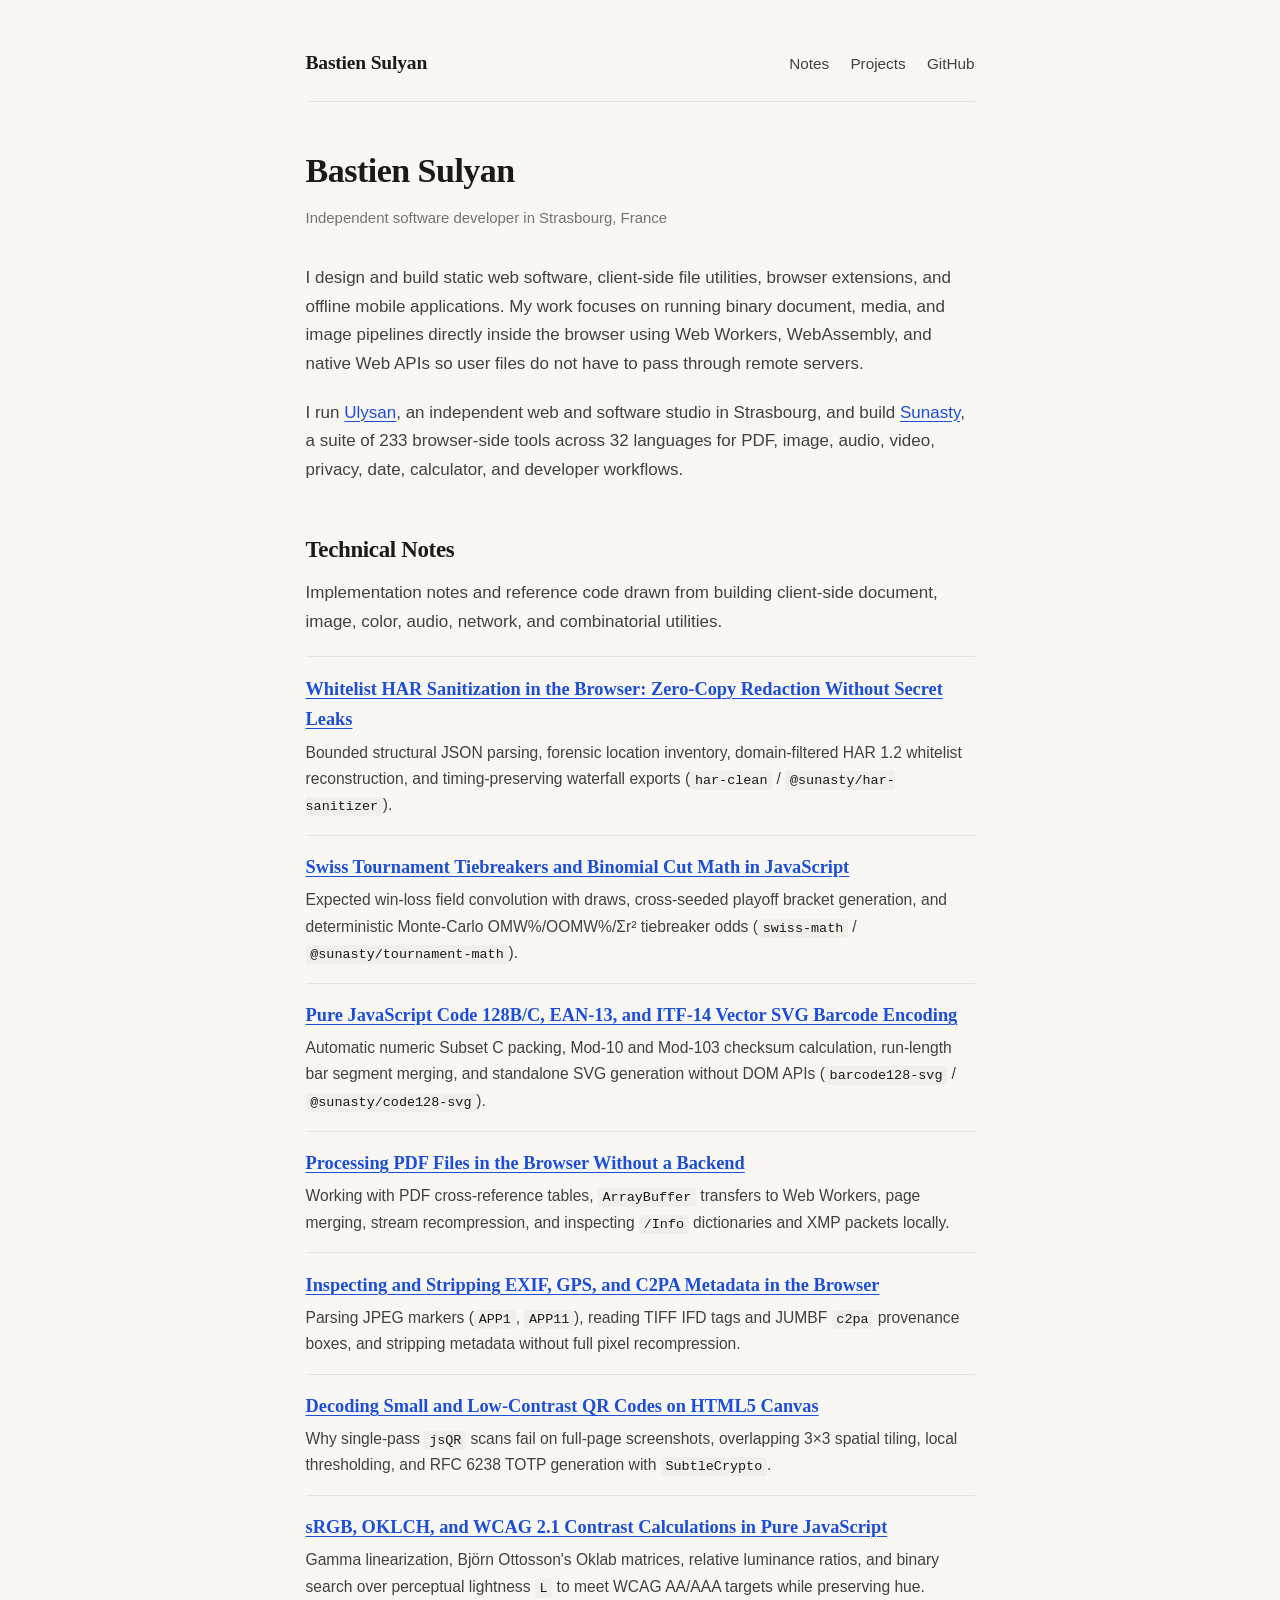
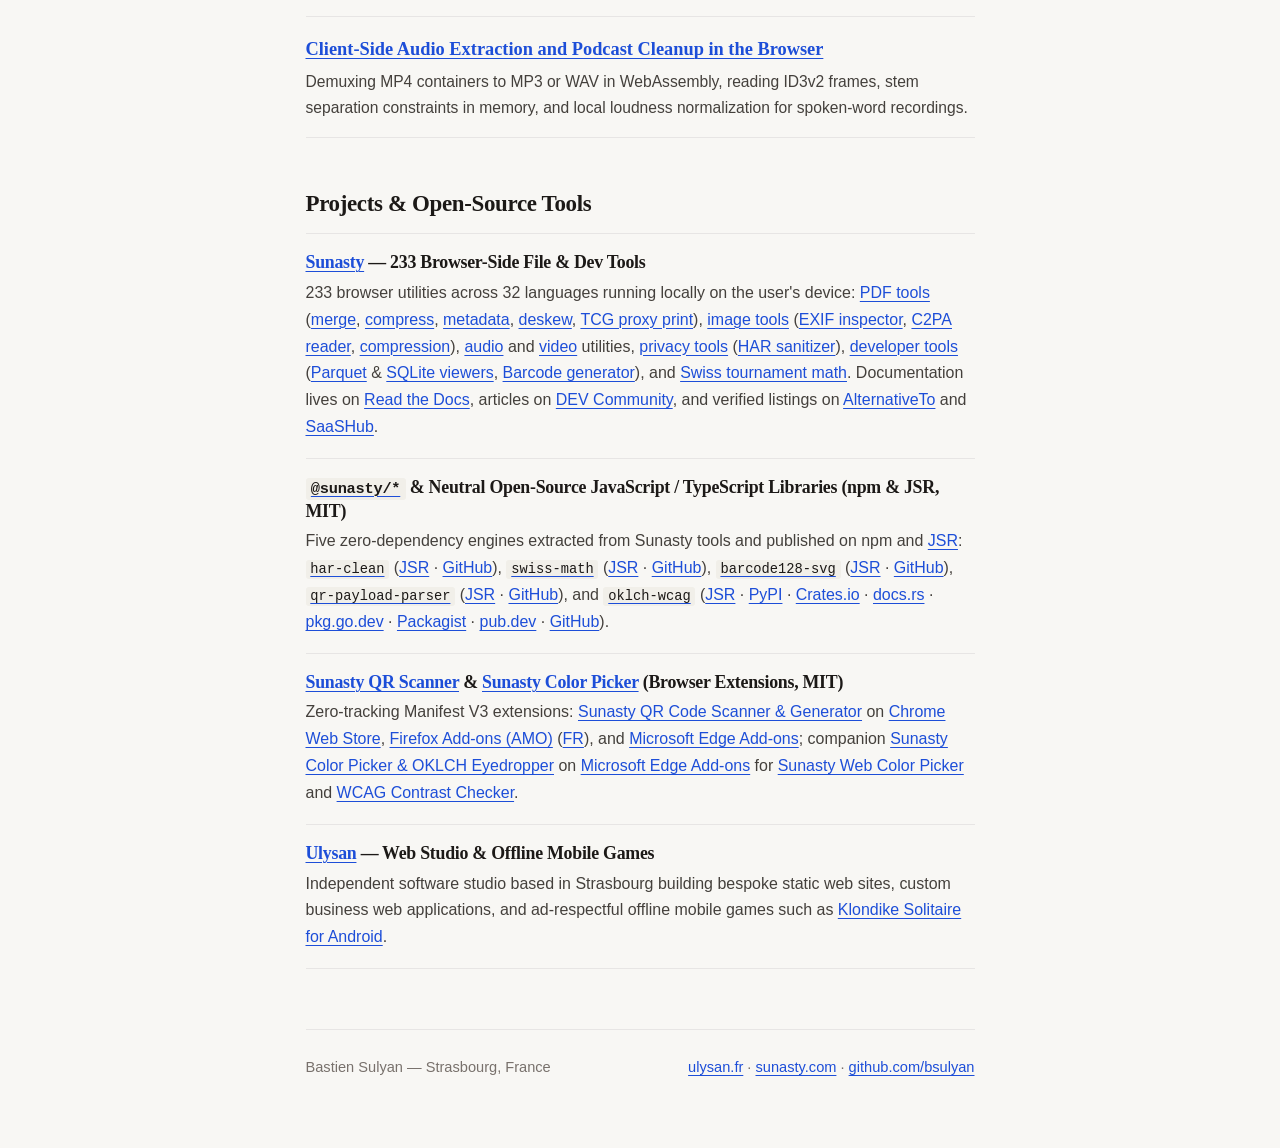
==== commit 82c26a15: "docs: link live Microsoft Edge Add-ons listing for Sunasty Color Picker" ====
--- a/index.html
+++ b/index.html
@@ -147,7 +147,7 @@
         <div class="project-block">
           <h3><a href="https://github.com/bsulyan/sunasty-qr-scanner">Sunasty QR Scanner</a> &amp; <a href="https://github.com/bsulyan/sunasty-color-picker">Sunasty Color Picker</a> (Browser Extensions, MIT)</h3>
           <p>
-            Zero-tracking Manifest V3 extensions: <a href="https://github.com/bsulyan/sunasty-qr-scanner">Sunasty QR Code Scanner &amp; Generator</a> on <a href="https://chromewebstore.google.com/detail/sunasty-qr-code-scanner-g/fbiighpklpogdbnhdapbiijcadhlijcb">Chrome Web Store</a>, <a href="https://addons.mozilla.org/en-US/firefox/addon/sunasty-qr-code-scanner-genera/">Firefox Add-ons (AMO)</a> (<a href="https://addons.mozilla.org/fr/firefox/addon/sunasty-qr-code-scanner-genera/">FR</a>), and <a href="https://microsoftedge.microsoft.com/addons/detail/sunasty-qr-code-scanner-generator/npbppaegpbeefpfaffjgphjecmgbngab">Microsoft Edge Add-ons</a>; companion <a href="https://github.com/bsulyan/sunasty-color-picker">Sunasty Color Picker &amp; OKLCH Eyedropper</a> for <a href="https://sunasty.com/color-picker/">Sunasty Web Color Picker</a> and <a href="https://sunasty.com/contrast-checker/">WCAG Contrast Checker</a>.
+            Zero-tracking Manifest V3 extensions: <a href="https://github.com/bsulyan/sunasty-qr-scanner">Sunasty QR Code Scanner &amp; Generator</a> on <a href="https://chromewebstore.google.com/detail/sunasty-qr-code-scanner-g/fbiighpklpogdbnhdapbiijcadhlijcb">Chrome Web Store</a>, <a href="https://addons.mozilla.org/en-US/firefox/addon/sunasty-qr-code-scanner-genera/">Firefox Add-ons (AMO)</a> (<a href="https://addons.mozilla.org/fr/firefox/addon/sunasty-qr-code-scanner-genera/">FR</a>), and <a href="https://microsoftedge.microsoft.com/addons/detail/sunasty-qr-code-scanner-generator/npbppaegpbeefpfaffjgphjecmgbngab">Microsoft Edge Add-ons</a>; companion <a href="https://github.com/bsulyan/sunasty-color-picker">Sunasty Color Picker &amp; OKLCH Eyedropper</a> on <a href="https://microsoftedge.microsoft.com/addons/detail/jcjfhbbmbnehefadhmhhegoccbdcfkgm">Microsoft Edge Add-ons</a> for <a href="https://sunasty.com/color-picker/">Sunasty Web Color Picker</a> and <a href="https://sunasty.com/contrast-checker/">WCAG Contrast Checker</a>.
           </p>
         </div>
 
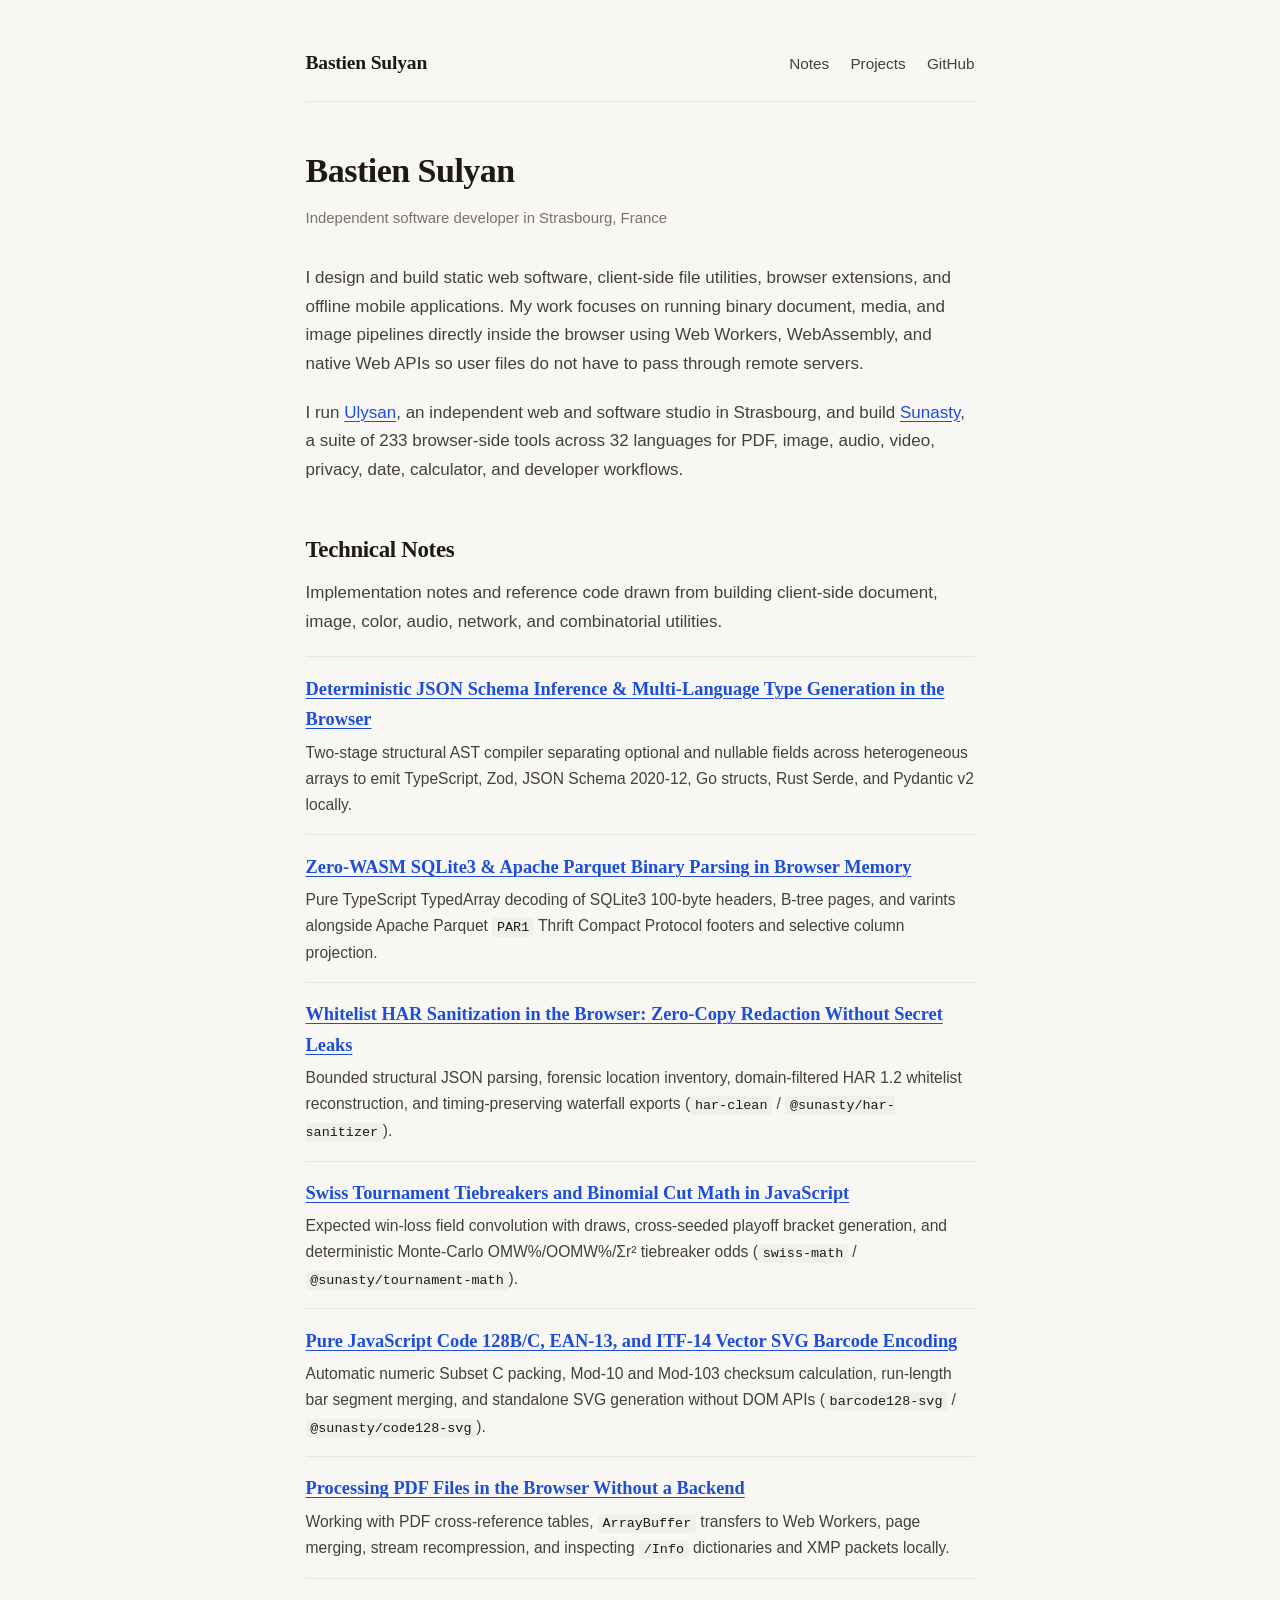
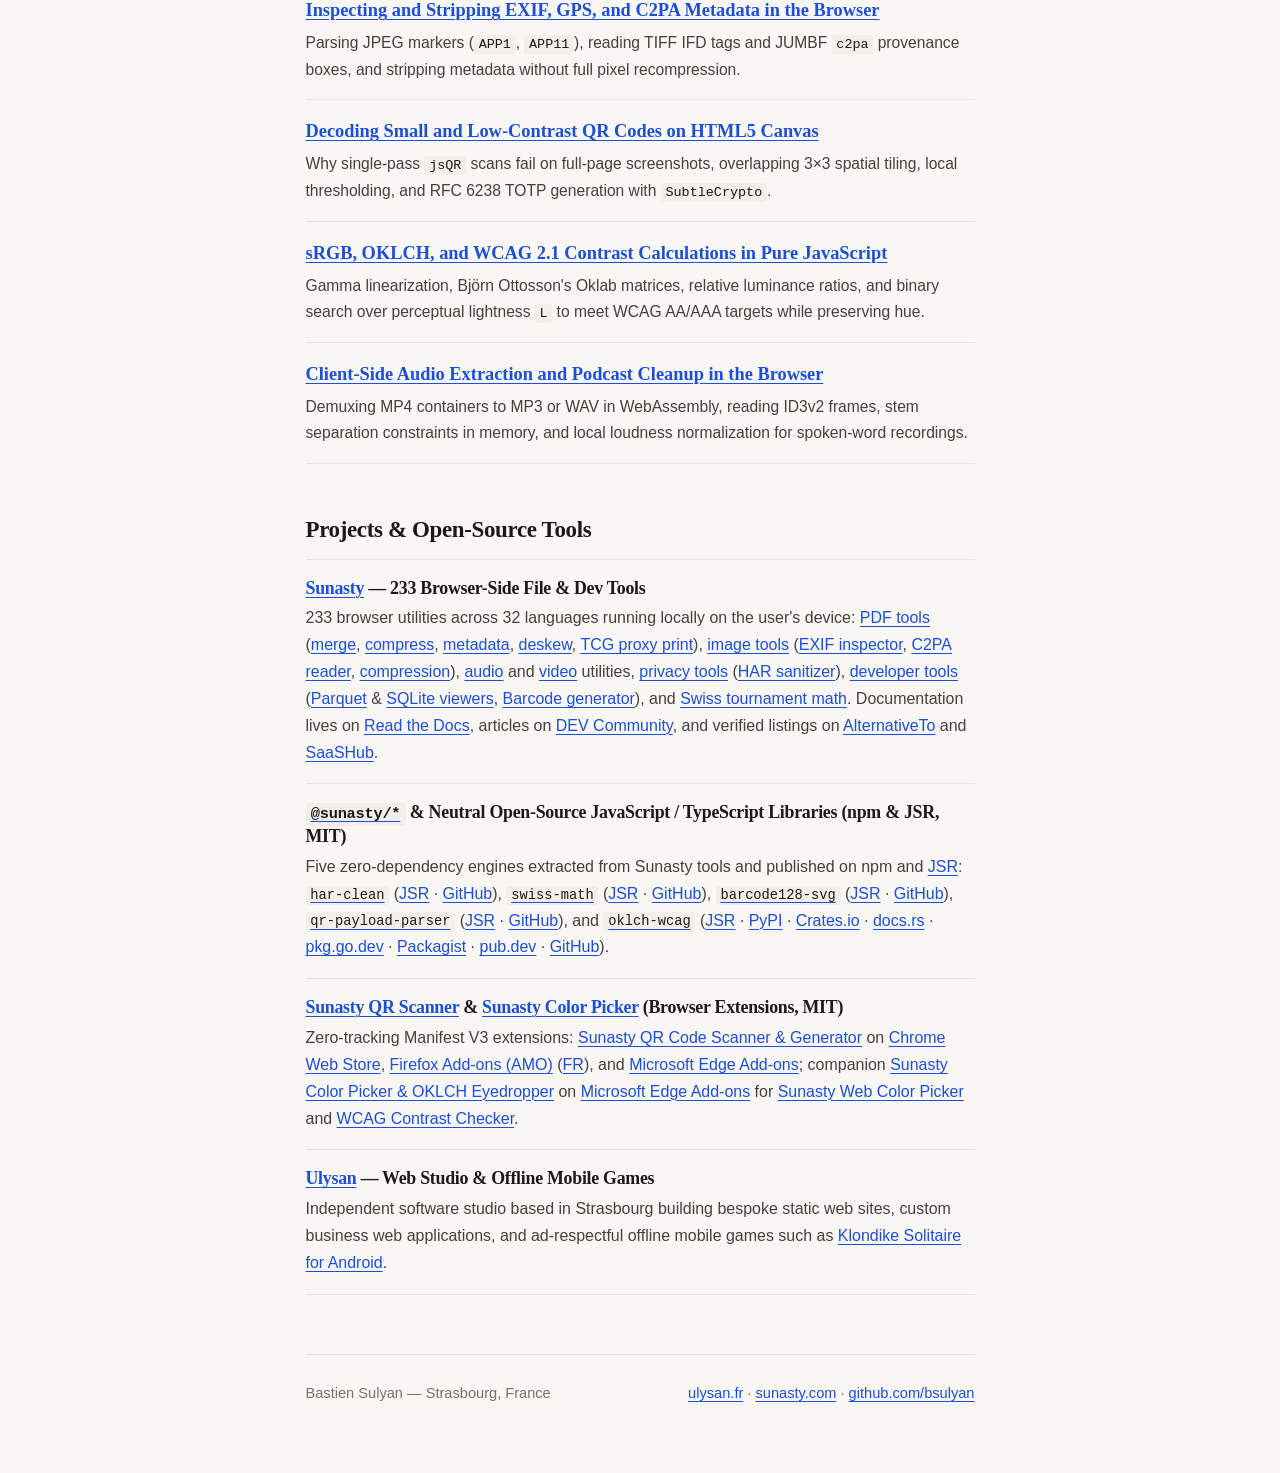
==== commit 532095b7: "docs: add Code-Truth notes on JSON AST type inference and SQLite/Parquet binary viewers" ====
--- a/index.html
+++ b/index.html
@@ -71,6 +71,18 @@
           Implementation notes and reference code drawn from building client-side document, image, color, audio, network, and combinatorial utilities.
         </p>
         <ul class="note-list">
+          <li>
+            <a class="note-title" href="/notes/deterministic-json-to-typescript-inference/">Deterministic JSON Schema Inference &amp; Multi-Language Type Generation in the Browser</a>
+            <p class="note-summary">
+              Two-stage structural AST compiler separating optional and nullable fields across heterogeneous arrays to emit TypeScript, Zod, JSON Schema 2020-12, Go structs, Rust Serde, and Pydantic v2 locally.
+            </p>
+          </li>
+          <li>
+            <a class="note-title" href="/notes/browser-sqlite-parquet-binary-viewers/">Zero-WASM SQLite3 &amp; Apache Parquet Binary Parsing in Browser Memory</a>
+            <p class="note-summary">
+              Pure TypeScript TypedArray decoding of SQLite3 100-byte headers, B-tree pages, and varints alongside Apache Parquet <code>PAR1</code> Thrift Compact Protocol footers and selective column projection.
+            </p>
+          </li>
           <li>
             <a class="note-title" href="/notes/client-side-har-sanitization/">Whitelist HAR Sanitization in the Browser: Zero-Copy Redaction Without Secret Leaks</a>
             <p class="note-summary">
